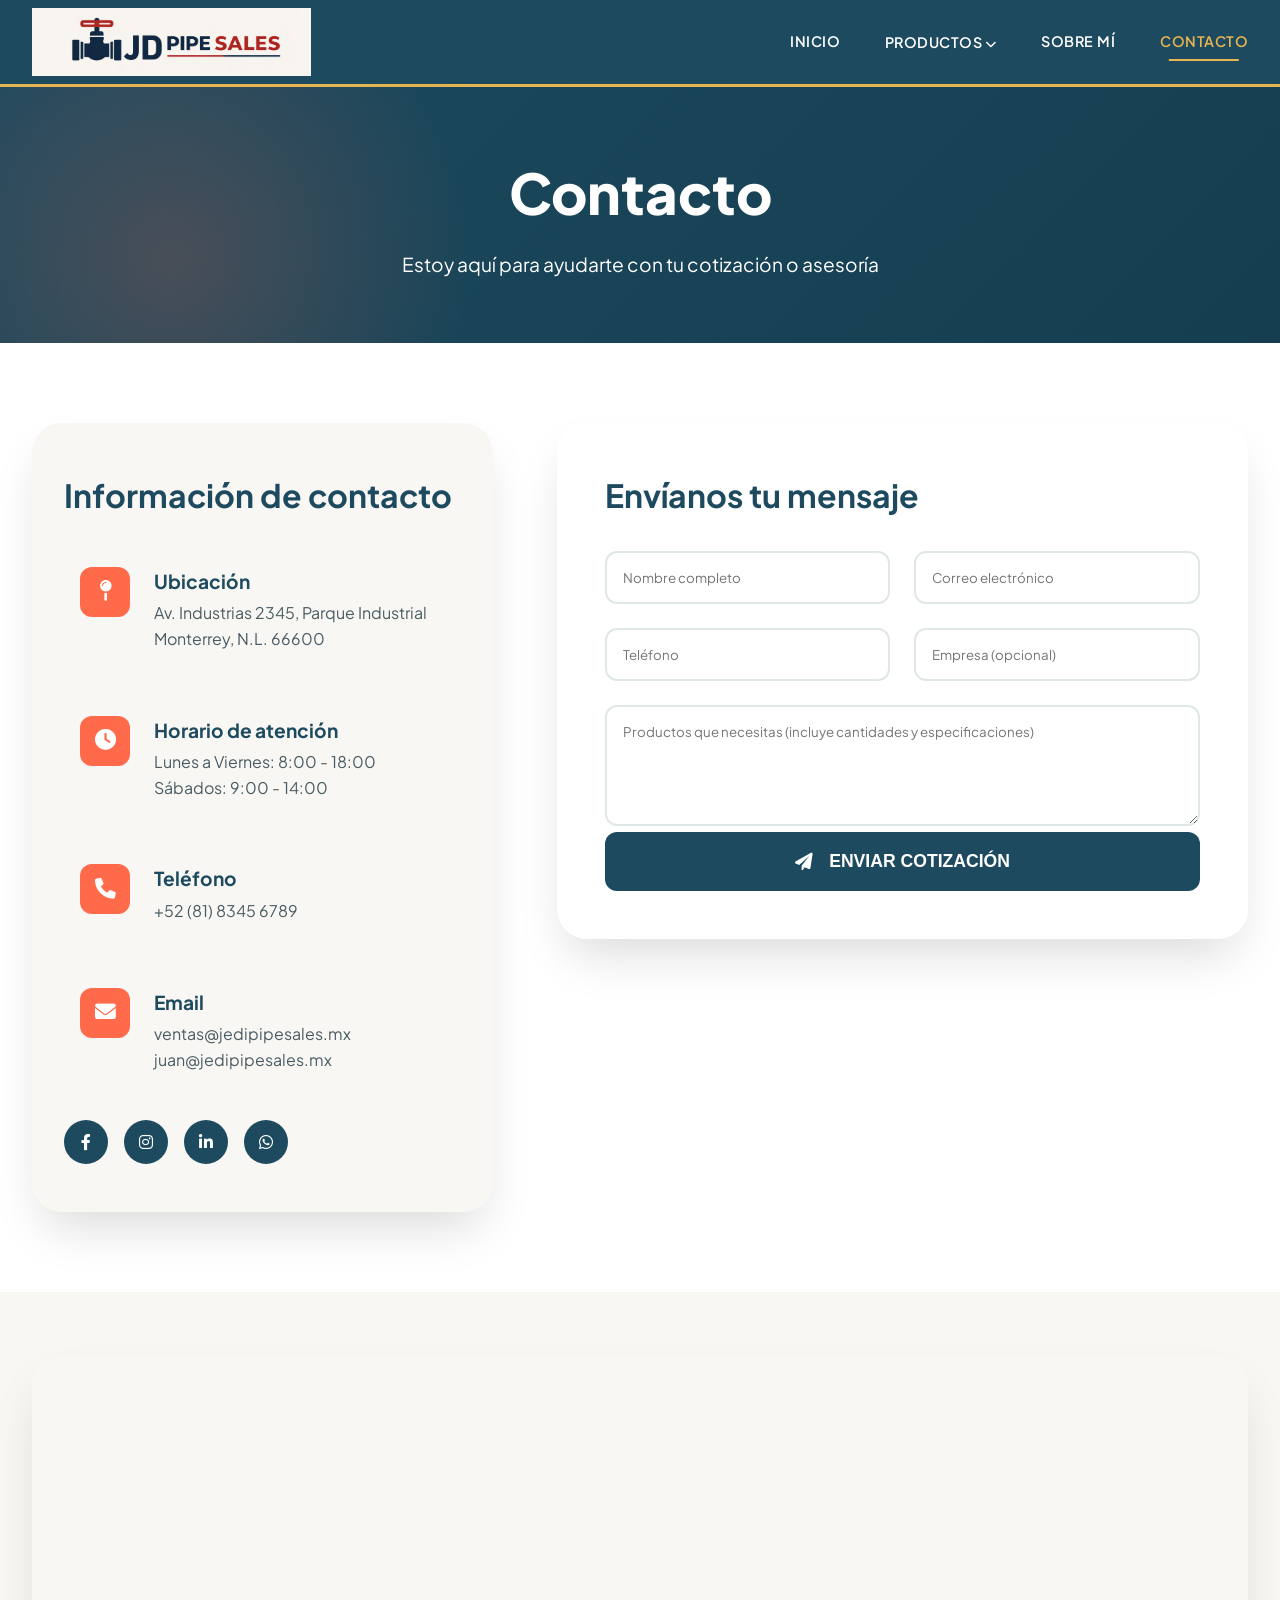
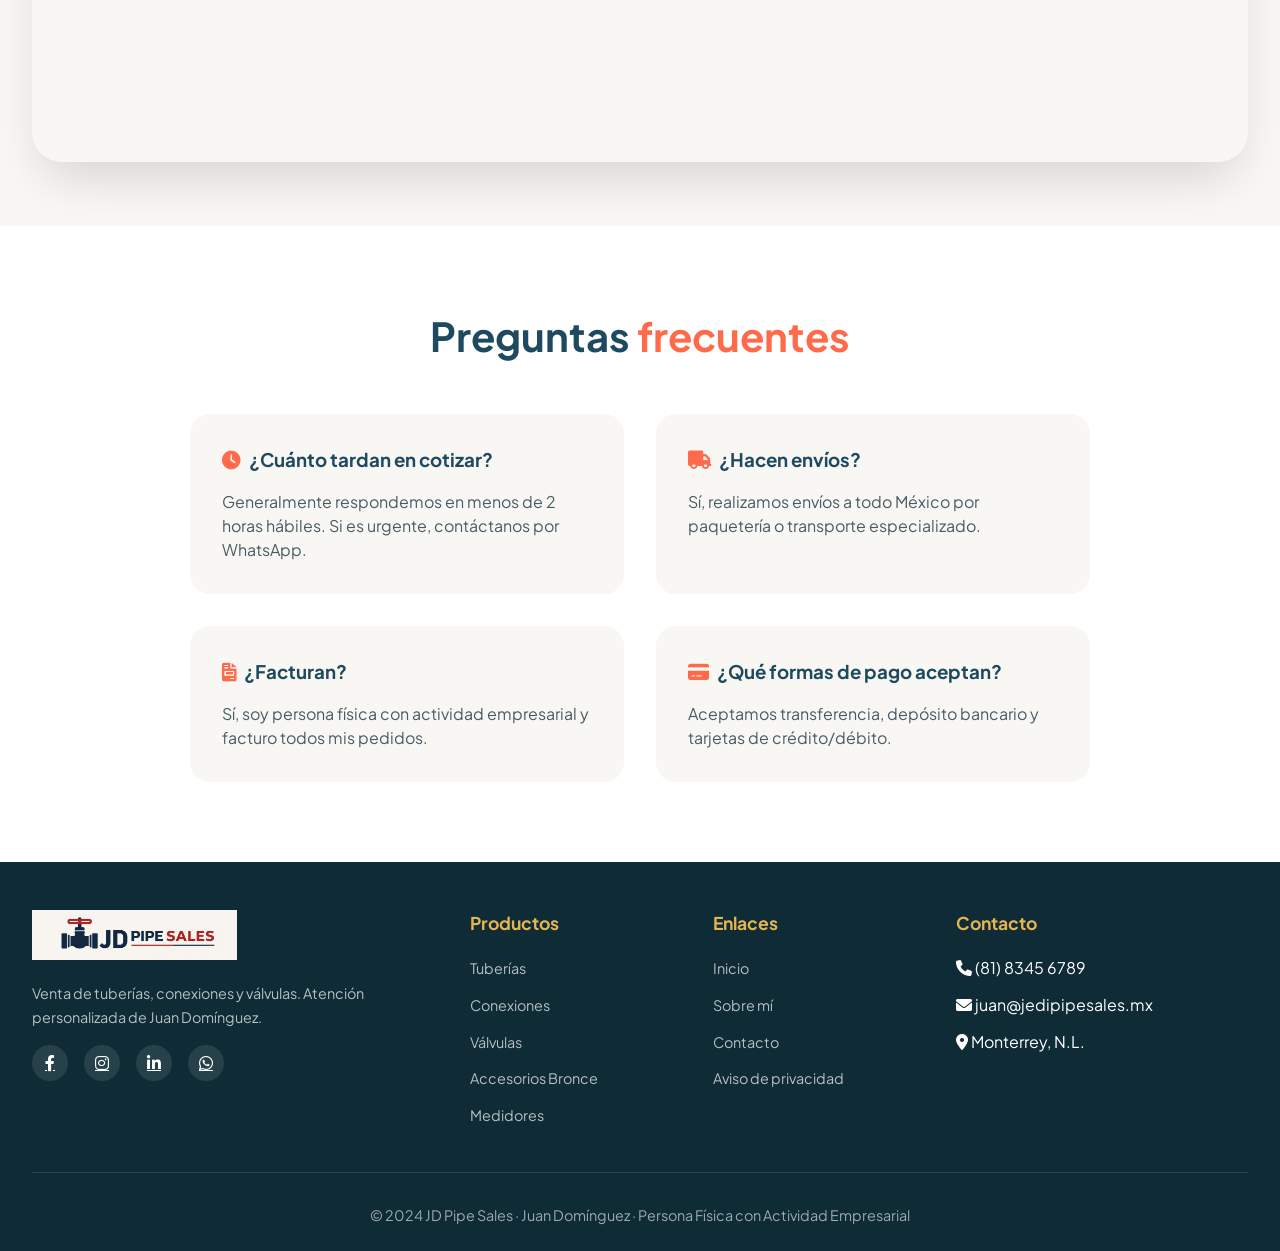
==== Contacto.html @ 767fab37 "Add header and index styles for layout and responsiveness - Created header.css for header styles inc" ====
<!DOCTYPE html>
<html lang="es">
<head>
  <meta charset="UTF-8">
  <meta name="viewport" content="width=device-width, initial-scale=1.0, maximum-scale=5.0">
  <meta name="description" content="JD Pipe Sales - Contacto para cotizaciones de tuberías, conexiones y válvulas">
  <title>Jedi · Pipe Sales | Contacto</title>

  <!-- Fuentes modernas -->
  <link rel="preconnect" href="https://fonts.googleapis.com">
  <link rel="preconnect" href="https://fonts.gstatic.com" crossorigin>
  <link href="https://fonts.googleapis.com/css2?family=Plus+Jakarta+Sans:wght@400;500;600;700;800&display=swap" rel="stylesheet">
  <link rel="stylesheet" href="https://cdnjs.cloudflare.com/ajax/libs/font-awesome/6.0.0/css/all.min.css">
  
  <!-- AOS (Animate On Scroll) -->
  <link href="https://unpkg.com/aos@2.3.1/dist/aos.css" rel="stylesheet">

  <style>
    /* ===== RESET Y PALETA MODERNA ===== */
    * {
      margin: 0;
      padding: 0;
      box-sizing: border-box;
    }

    :root {
      --fondo-claro: #f8f7f4;
      --texto-principal: #1a2e3c;
      --azul-medio: #1e4a5f;
      --coral: #ff6b4a;
      --dorado-suave: #e6b450;
      --blanco-puro: #ffffff;
      --sombra-flotante: 0 25px 50px -12px rgba(0, 0, 0, 0.15);
    }

    body {
      font-family: 'Plus Jakarta Sans', sans-serif;
      background-color: var(--fondo-claro);
      color: var(--texto-principal);
      line-height: 1.5;
      overflow-x: hidden;
    }

    body.menu-abierto {
      overflow: hidden;
    }

    /* ===== ANIMACIONES GLOBALES ===== */
    @keyframes fadeInUp {
      from {
        opacity: 0;
        transform: translateY(30px);
      }
      to {
        opacity: 1;
        transform: translateY(0);
      }
    }

    @keyframes fadeInDown {
      from {
        opacity: 0;
        transform: translateY(-30px);
      }
      to {
        opacity: 1;
        transform: translateY(0);
      }
    }

    @keyframes fadeInLeft {
      from {
        opacity: 0;
        transform: translateX(-30px);
      }
      to {
        opacity: 1;
        transform: translateX(0);
      }
    }

    @keyframes fadeInRight {
      from {
        opacity: 0;
        transform: translateX(30px);
      }
      to {
        opacity: 1;
        transform: translateX(0);
      }
    }

    @keyframes zoomIn {
      from {
        opacity: 0;
        transform: scale(0.9);
      }
      to {
        opacity: 1;
        transform: scale(1);
      }
    }

    /* ===== HEADER SIN ANIMACIONES ===== */
    .header {
      background: var(--azul-medio);
      position: fixed;
      top: 0;
      width: 100%;
      z-index: 1000;
      border-bottom: 3px solid var(--dorado-suave);
      transition: all 0.3s ease;
    }

    .header.scrolled {
      padding: 0.3rem 0;
      box-shadow: 0 5px 20px rgba(0,0,0,0.2);
    }

    .header-container {
      max-width: 1300px;
      margin: 0 auto;
      padding: 0.5rem 2rem;
      display: flex;
      align-items: center;
      justify-content: space-between;
    }

    .logo img {
      height: 68px;
      width: auto;
      display: block;
      transition: transform 0.3s ease;
    }

    .logo img:hover {
      transform: scale(1.05);
    }

    .nav {
      display: flex;
      gap: 2.8rem;
      align-items: center;
    }

    .nav-link {
      text-decoration: none;
      color: white;
      font-weight: 600;
      font-size: 0.9rem;
      letter-spacing: 0.5px;
      position: relative;
      transition: color 0.3s ease;
      background: none;
      border: none;
      font-family: inherit;
      text-transform: uppercase;
      cursor: pointer;
      padding: 0.5rem 0;
    }

    .nav-link::after {
      content: "";
      position: absolute;
      width: 0;
      height: 2px;
      bottom: 0;
      left: 50%;
      transform: translateX(-50%);
      background: var(--dorado-suave);
      transition: width 0.3s ease;
    }

    .nav-link:hover {
      color: var(--dorado-suave);
    }

    .nav-link:hover::after {
      width: 80%;
    }

    .nav-link.active {
      color: var(--dorado-suave);
    }

    .nav-link.active::after {
      width: 80%;
    }

    .dropdown {
      position: relative;
    }

    .dropdown .nav-link i {
      font-size: 0.7rem;
      transition: transform 0.3s ease;
    }

    .dropdown:hover .nav-link i {
      transform: rotate(180deg);
    }

    .submenu {
      position: absolute;
      top: 100%;
      left: 0;
      background: var(--blanco-puro);
      min-width: 250px;
      border-radius: 0 0 16px 16px;
      box-shadow: var(--sombra-flotante);
      display: none;
      flex-direction: column;
      overflow: hidden;
      z-index: 1001;
      margin-top: 0.5rem;
      border-top: 3px solid var(--coral);
    }

    .dropdown:hover .submenu {
      display: flex;
      animation: fadeInDown 0.3s ease;
    }

    .submenu a {
      padding: 14px 20px;
      text-decoration: none;
      color: var(--azul-medio);
      font-weight: 500;
      transition: all 0.3s ease;
      border-left: 3px solid transparent;
      font-size: 0.9rem;
      display: flex;
      align-items: center;
      gap: 10px;
    }

    .submenu a i {
      width: 20px;
      color: var(--coral);
      transition: transform 0.3s ease;
    }

    .submenu a:hover {
      background: #f0ebe4;
      border-left-color: var(--coral);
      color: var(--coral);
      padding-left: 25px;
    }

    .submenu a:hover i {
      transform: translateX(3px);
      color: var(--dorado-suave);
    }

    .hamburger {
      display: none;
      font-size: 2rem;
      background: none;
      border: none;
      color: white;
      cursor: pointer;
      z-index: 1001;
      width: 44px;
      height: 44px;
      align-items: center;
      justify-content: center;
      border-radius: 8px;
      transition: all 0.3s ease;
    }

    .hamburger:hover {
      background: rgba(255,255,255,0.1);
      transform: scale(1.05);
    }

    .hamburger:active {
      transform: scale(0.95);
    }

    .overlay {
      position: fixed;
      width: 100%;
      height: 100%;
      background: rgba(30, 74, 95, 0.9);
      backdrop-filter: blur(5px);
      top: 0;
      left: 0;
      display: none;
      z-index: 999;
    }
    
    .overlay.active {
      display: block;
    }

    /* ===== HERO CONTACTO SIN ANIMACIONES EXTRA ===== */
    .hero-contacto {
      margin-top: 86px;
      background: linear-gradient(135deg, var(--azul-medio) 0%, #143e50 100%);
      padding: 4rem 2rem;
      text-align: center;
      color: white;
      position: relative;
      overflow: hidden;
    }

    .hero-contacto::before {
      content: '';
      position: absolute;
      top: -50%;
      left: -10%;
      width: 600px;
      height: 600px;
      background: radial-gradient(circle, rgba(255,107,74,0.2) 0%, transparent 70%);
      border-radius: 50%;
    }

    .hero-contacto .container {
      max-width: 800px;
      margin: 0 auto;
      position: relative;
      z-index: 2;
    }

    .hero-contacto h1 {
      font-size: 3.5rem;
      font-weight: 800;
      margin-bottom: 1rem;
      opacity: 0;
      animation: fadeInDown 0.8s ease forwards;
    }

    .hero-contacto p {
      font-size: 1.2rem;
      opacity: 0;
      animation: fadeInUp 0.8s ease 0.2s forwards;
    }

    /* ===== SECCIÓN CONTACTO PRINCIPAL ===== */
    .contacto-principal {
      padding: 5rem 2rem;
      background: var(--blanco-puro);
    }

    .container {
      max-width: 1300px;
      margin: 0 auto;
    }

    .contacto-wrapper {
      display: grid;
      grid-template-columns: 1fr 1.5fr;
      gap: 4rem;
      align-items: start;
    }

    .contacto-info-box {
      background: var(--fondo-claro);
      padding: 3rem 2rem;
      border-radius: 30px;
      box-shadow: var(--sombra-flotante);
      opacity: 0;
      animation: fadeInLeft 0.8s ease forwards;
    }

    .contacto-info-box h2 {
      font-size: 2rem;
      color: var(--azul-medio);
      margin-bottom: 2rem;
    }

    .info-item {
      display: flex;
      gap: 1.5rem;
      margin-bottom: 2rem;
      padding: 1rem;
      border-radius: 15px;
      transition: all 0.3s ease;
      opacity: 0;
      animation: fadeInUp 0.6s ease forwards;
    }

    .info-item:nth-child(1) { animation-delay: 0.1s; }
    .info-item:nth-child(2) { animation-delay: 0.2s; }
    .info-item:nth-child(3) { animation-delay: 0.3s; }
    .info-item:nth-child(4) { animation-delay: 0.4s; }

    .info-item:hover {
      background: white;
      transform: translateX(5px);
      box-shadow: var(--sombra-flotante);
    }

    .info-icon {
      width: 50px;
      height: 50px;
      background: var(--coral);
      border-radius: 12px;
      display: flex;
      align-items: center;
      justify-content: center;
      color: white;
      font-size: 1.3rem;
      transition: all 0.3s ease;
    }

    .info-item:hover .info-icon {
      background: var(--dorado-suave);
      transform: rotate(5deg) scale(1.1);
    }

    .info-text h3 {
      font-size: 1.2rem;
      color: var(--azul-medio);
      margin-bottom: 0.3rem;
    }

    .info-text p {
      color: #4a5c63;
      line-height: 1.6;
    }

    .redes-sociales {
      display: flex;
      gap: 1rem;
      margin-top: 2rem;
      opacity: 0;
      animation: fadeInUp 0.6s ease 0.5s forwards;
    }

    .red-social {
      width: 44px;
      height: 44px;
      background: var(--azul-medio);
      border-radius: 50%;
      display: flex;
      align-items: center;
      justify-content: center;
      color: white;
      text-decoration: none;
      transition: all 0.3s ease;
    }

    .red-social:hover {
      background: var(--coral);
      transform: translateY(-3px);
    }

    /* Formulario */
    .contacto-form-box {
      background: white;
      padding: 3rem;
      border-radius: 30px;
      box-shadow: var(--sombra-flotante);
      opacity: 0;
      animation: fadeInRight 0.8s ease forwards;
    }

    .contacto-form-box h2 {
      font-size: 2rem;
      color: var(--azul-medio);
      margin-bottom: 2rem;
      opacity: 0;
      animation: fadeInDown 0.6s ease 0.1s forwards;
    }

    .form-grid {
      display: grid;
      grid-template-columns: 1fr 1fr;
      gap: 1.5rem;
      margin-bottom: 1.5rem;
    }

    .campo-full {
      grid-column: span 2;
    }

    .campo {
      width: 100%;
      padding: 1rem;
      border: 2px solid #e0e7e9;
      border-radius: 12px;
      font-family: inherit;
      transition: all 0.3s ease;
      opacity: 0;
      animation: fadeInUp 0.6s ease forwards;
    }

    .form-grid .campo:nth-child(1) { animation-delay: 0.2s; }
    .form-grid .campo:nth-child(2) { animation-delay: 0.3s; }
    .form-grid + .form-grid .campo:nth-child(1) { animation-delay: 0.4s; }
    .form-grid + .form-grid .campo:nth-child(2) { animation-delay: 0.5s; }
    textarea.campo { animation-delay: 0.6s; }

    .campo:focus {
      outline: none;
      border-color: var(--coral);
      box-shadow: 0 0 0 3px rgba(255,107,74,0.1);
      transform: scale(1.02);
    }

    .btn-enviar {
      width: 100%;
      padding: 1.2rem;
      background: var(--azul-medio);
      color: white;
      border: none;
      border-radius: 12px;
      font-weight: 700;
      font-size: 1.1rem;
      cursor: pointer;
      transition: all 0.3s ease;
      display: flex;
      align-items: center;
      justify-content: center;
      gap: 1rem;
      opacity: 0;
      animation: zoomIn 0.6s ease 0.7s forwards;
    }

    .btn-enviar:hover {
      background: var(--coral);
      transform: translateY(-2px);
      box-shadow: 0 10px 20px rgba(0,0,0,0.1);
    }

    .btn-enviar i {
      transition: transform 0.3s ease;
    }

    .btn-enviar:hover i {
      transform: translateX(5px);
    }

    /* ===== SECCIÓN MAPA ===== */
    .mapa-section {
      padding: 4rem 2rem;
      background: var(--fondo-claro);
    }

    .mapa-container {
      border-radius: 30px;
      overflow: hidden;
      box-shadow: var(--sombra-flotante);
      opacity: 0;
      animation: zoomIn 0.8s ease forwards;
    }

    .mapa-container iframe {
      width: 100%;
      height: 400px;
      border: none;
    }

    /* ===== SECCIÓN PREGUNTAS ===== */
    .faq-section {
      padding: 5rem 2rem;
      background: var(--blanco-puro);
    }

    .section-header {
      text-align: center;
      margin-bottom: 3rem;
    }

    .section-header h2 {
      font-size: 2.5rem;
      color: var(--azul-medio);
      opacity: 0;
      animation: fadeInDown 0.6s ease forwards;
    }

    .section-header h2 span {
      color: var(--coral);
    }

    .faq-grid {
      display: grid;
      grid-template-columns: repeat(2, 1fr);
      gap: 2rem;
      max-width: 900px;
      margin: 0 auto;
    }

    .faq-item {
      background: var(--fondo-claro);
      padding: 2rem;
      border-radius: 20px;
      transition: all 0.3s ease;
      opacity: 0;
      animation: fadeInUp 0.6s ease forwards;
    }

    .faq-item:nth-child(1) { animation-delay: 0.1s; }
    .faq-item:nth-child(2) { animation-delay: 0.2s; }
    .faq-item:nth-child(3) { animation-delay: 0.3s; }
    .faq-item:nth-child(4) { animation-delay: 0.4s; }

    .faq-item:hover {
      transform: translateY(-3px);
      box-shadow: var(--sombra-flotante);
    }

    .faq-item h3 {
      color: var(--azul-medio);
      margin-bottom: 1rem;
      display: flex;
      align-items: center;
      gap: 0.5rem;
    }

    .faq-item h3 i {
      color: var(--coral);
      transition: transform 0.3s ease;
    }

    .faq-item:hover h3 i {
      transform: rotate(5deg) scale(1.1);
    }

    .faq-item p {
      color: #4a5c63;
    }

    /* ===== FOOTER SIN ANIMACIONES ===== */
    .footer {
      background: #0e2b36;
      color: white;
      padding: 3rem 2rem 1.5rem;
    }

    .footer-grid {
      max-width: 1300px;
      margin: 0 auto;
      display: grid;
      grid-template-columns: 2fr 1fr 1fr 1.5fr;
      gap: 3rem;
      margin-bottom: 2rem;
    }

    .footer-logo img {
      height: 50px;
      margin-bottom: 1rem;
      transition: transform 0.3s ease;
    }

    .footer-logo img:hover {
      transform: scale(1.05);
    }

    .footer-logo p {
      color: rgba(255,255,255,0.7);
      font-size: 0.9rem;
      line-height: 1.6;
    }

    .footer-col h4 {
      color: var(--dorado-suave);
      font-size: 1.1rem;
      margin-bottom: 1.2rem;
    }

    .footer-col ul {
      list-style: none;
    }

    .footer-col ul li {
      margin-bottom: 0.8rem;
    }

    .footer-col ul li a {
      color: rgba(255,255,255,0.7);
      text-decoration: none;
      transition: all 0.3s ease;
      font-size: 0.9rem;
    }

    .footer-col ul li a:hover {
      color: var(--dorado-suave);
      transform: translateX(5px);
      display: inline-block;
    }

    .footer-social {
      display: flex;
      gap: 1rem;
      margin-top: 1rem;
    }

    .footer-social a {
      width: 36px;
      height: 36px;
      background: rgba(255,255,255,0.1);
      border-radius: 50%;
      display: flex;
      align-items: center;
      justify-content: center;
      color: white;
      transition: all 0.3s ease;
    }

    .footer-social a:hover {
      background: var(--dorado-suave);
      color: var(--azul-medio);
      transform: translateY(-3px);
    }

    .footer-bottom {
      max-width: 1300px;
      margin: 0 auto;
      text-align: center;
      padding-top: 2rem;
      border-top: 1px solid rgba(255,255,255,0.1);
      color: rgba(255,255,255,0.6);
      font-size: 0.9rem;
    }

    /* ===== RESPONSIVE ===== */
    @media (max-width: 1000px) {
      .contacto-wrapper { grid-template-columns: 1fr; }
      .form-grid { grid-template-columns: 1fr; }
      .campo-full { grid-column: span 1; }
      .faq-grid { grid-template-columns: 1fr; }
    }

    @media (max-width: 900px) {
      .hamburger { 
        display: flex; 
      }
      
      .nav {
        position: fixed;
        top: 0;
        right: -100%;
        width: 320px;
        height: 100vh;
        background: var(--azul-medio);
        flex-direction: column;
        padding: 6rem 2rem 2rem;
        gap: 1rem;
        transition: right 0.4s ease;
        align-items: flex-start;
        overflow-y: auto;
        z-index: 1000;
      }

      .nav.active { right: 0; }

      .nav-link { font-size: 1.2rem; width: 100%; text-align: left; }

      .dropdown { width: 100%; }
      
      .dropdown .nav-link { 
        justify-content: space-between; 
        display: flex;
        align-items: center;
        width: 100%;
      }
      
      .dropdown:hover .submenu { display: none; }
      
      .dropdown.active .submenu {
        display: flex !important;
        position: static;
        background: rgba(255,255,255,0.1);
        border: none;
        animation: fadeInDown 0.3s ease;
      }
      
      .dropdown.active .nav-link i { transform: rotate(180deg); }
      
      .submenu {
        position: static;
        background: transparent;
      }
      
      .submenu a { 
        color: white; 
        padding: 12px 20px;
      }

      .submenu a i {
        color: var(--dorado-suave);
      }

      .submenu a:hover {
        background: rgba(255,255,255,0.15);
        color: white;
      }
      
      .hero-contacto { margin-top: 82px; }
      .hero-contacto h1 { font-size: 2.5rem; }
    }

    @media (max-width: 600px) {
      .footer-grid { grid-template-columns: 1fr; }
      .hero-contacto h1 { font-size: 2rem; }
      .contacto-info-box { padding: 2rem; }
      .contacto-form-box { padding: 2rem; }
      .hero-contacto p { font-size: 1rem; }
    }

    /* ===== AOS ANIMATIONS ===== */
    [data-aos="fade-up"] {
      opacity: 0;
      transform: translateY(30px);
      transition: opacity 0.6s ease, transform 0.6s ease;
    }

    [data-aos="fade-up"].aos-animate {
      opacity: 1;
      transform: translateY(0);
    }

    [data-aos="fade-right"] {
      opacity: 0;
      transform: translateX(-30px);
      transition: opacity 0.6s ease, transform 0.6s ease;
    }

    [data-aos="fade-right"].aos-animate {
      opacity: 1;
      transform: translateX(0);
    }

    [data-aos="fade-left"] {
      opacity: 0;
      transform: translateX(30px);
      transition: opacity 0.6s ease, transform 0.6s ease;
    }

    [data-aos="fade-left"].aos-animate {
      opacity: 1;
      transform: translateX(0);
    }

    [data-aos="zoom-in"] {
      opacity: 0;
      transform: scale(0.9);
      transition: opacity 0.6s ease, transform 0.6s ease;
    }

    [data-aos="zoom-in"].aos-animate {
      opacity: 1;
      transform: scale(1);
    }
  </style>
</head>
<body>

<header class="header" id="header">
  <div class="header-container">
    <div class="logo">
      <img src="Imagenes/Logo.png" alt="Jedi Pipe Sales">
    </div>
    <nav class="nav" id="nav">
      <a href="index.html" class="nav-link">INICIO</a>
      <div class="dropdown" id="productosDropdown">
        <button class="nav-link" id="dropdownBtn">
          PRODUCTOS <i class="fas fa-chevron-down"></i>
        </button>
        <div class="submenu">
          <a href="#"><i class="fas fa-wrench"></i> Tuberías</a>
          <a href="#"><i class="fas fa-compress"></i> Conexiones</a>
          <a href="#"><i class="fas fa-water"></i> Válvulas</a>
          <a href="#"><i class="fas fa-cog"></i> Accesorios de Bronce</a>
          <a href="#"><i class="fas fa-tachometer-alt"></i> Medidores</a>
          <a href="#"><i class="fas fa-bolt"></i> Soportería</a>
        </div>
      </div>
      <a href="nosotros.html" class="nav-link">SOBRE MÍ</a>
      <a href="contacto.html" class="nav-link active">CONTACTO</a>
    </nav>
    <button class="hamburger" id="hamburger" aria-label="Menú">
      <i class="fas fa-bars"></i>
    </button>
  </div>
</header>
<div class="overlay" id="overlay"></div>

<main>
  <!-- Hero -->
  <section class="hero-contacto">
    <div class="container">
      <h1 data-aos="fade-down">Contacto</h1>
      <p data-aos="fade-up" data-aos-delay="200">Estoy aquí para ayudarte con tu cotización o asesoría</p>
    </div>
  </section>

  <!-- Contacto principal -->
  <section class="contacto-principal">
    <div class="container">
      <div class="contacto-wrapper">
        <!-- Información de contacto -->
        <div class="contacto-info-box" data-aos="fade-right">
          <h2 data-aos="fade-down">Información de contacto</h2>
          
          <div class="info-item" data-aos="fade-up" data-aos-delay="100">
            <div class="info-icon"><i class="fas fa-map-pin"></i></div>
            <div class="info-text">
              <h3>Ubicación</h3>
              <p>Av. Industrias 2345, Parque Industrial<br>Monterrey, N.L. 66600</p>
            </div>
          </div>

          <div class="info-item" data-aos="fade-up" data-aos-delay="200">
            <div class="info-icon"><i class="fas fa-clock"></i></div>
            <div class="info-text">
              <h3>Horario de atención</h3>
              <p>Lunes a Viernes: 8:00 - 18:00<br>Sábados: 9:00 - 14:00</p>
            </div>
          </div>

          <div class="info-item" data-aos="fade-up" data-aos-delay="300">
            <div class="info-icon"><i class="fas fa-phone"></i></div>
            <div class="info-text">
              <h3>Teléfono</h3>
              <p>+52 (81) 8345 6789</p>
            </div>
          </div>

          <div class="info-item" data-aos="fade-up" data-aos-delay="400">
            <div class="info-icon"><i class="fas fa-envelope"></i></div>
            <div class="info-text">
              <h3>Email</h3>
              <p>ventas@jedipipesales.mx<br>juan@jedipipesales.mx</p>
            </div>
          </div>

          <div class="redes-sociales" data-aos="fade-up" data-aos-delay="500">
            <a href="#" class="red-social"><i class="fab fa-facebook-f"></i></a>
            <a href="#" class="red-social"><i class="fab fa-instagram"></i></a>
            <a href="#" class="red-social"><i class="fab fa-linkedin-in"></i></a>
            <a href="#" class="red-social"><i class="fab fa-whatsapp"></i></a>
          </div>
        </div>

        <!-- Formulario de contacto -->
        <div class="contacto-form-box" data-aos="fade-left">
          <h2 data-aos="fade-down">Envíanos tu mensaje</h2>
          <form>
            <div class="form-grid">
              <input type="text" placeholder="Nombre completo" class="campo" data-aos="fade-up" data-aos-delay="200">
              <input type="email" placeholder="Correo electrónico" class="campo" data-aos="fade-up" data-aos-delay="300">
            </div>
            <div class="form-grid">
              <input type="tel" placeholder="Teléfono" class="campo" data-aos="fade-up" data-aos-delay="400">
              <input type="text" placeholder="Empresa (opcional)" class="campo" data-aos="fade-up" data-aos-delay="500">
            </div>
            <textarea placeholder="Productos que necesitas (incluye cantidades y especificaciones)" rows="5" class="campo campo-full" data-aos="fade-up" data-aos-delay="600"></textarea>
            <button type="submit" class="btn-enviar" data-aos="zoom-in" data-aos-delay="700">
              <i class="fas fa-paper-plane"></i>
              ENVIAR COTIZACIÓN
            </button>
          </form>
        </div>
      </div>
    </div>
  </section>

  <!-- Mapa -->
  <section class="mapa-section">
    <div class="container">
      <div class="mapa-container" data-aos="zoom-in">
        <iframe src="https://www.google.com/maps/embed?pb=!1m18!1m12!1m3!1d115303.10935198392!2d-100.381786!3d25.686614!2m3!1f0!2f0!3f0!3m2!1i1024!2i768!4f13.1!3m3!1m2!1s0x86629531b437f8f5%3A0xa3d3d3ca0ac8ea9a!2sMonterrey%2C%20Nuevo%20Le%C3%B3n!5e0!3m2!1ses!2smx!4v1620000000000!5m2!1ses!2smx" allowfullscreen="" loading="lazy"></iframe>
      </div>
    </div>
  </section>

  <!-- Preguntas frecuentes -->
  <section class="faq-section">
    <div class="container">
      <div class="section-header">
        <h2 data-aos="fade-down">Preguntas <span>frecuentes</span></h2>
      </div>
      <div class="faq-grid">
        <div class="faq-item" data-aos="fade-up" data-aos-delay="100">
          <h3><i class="fas fa-clock"></i> ¿Cuánto tardan en cotizar?</h3>
          <p>Generalmente respondemos en menos de 2 horas hábiles. Si es urgente, contáctanos por WhatsApp.</p>
        </div>
        <div class="faq-item" data-aos="fade-up" data-aos-delay="200">
          <h3><i class="fas fa-truck"></i> ¿Hacen envíos?</h3>
          <p>Sí, realizamos envíos a todo México por paquetería o transporte especializado.</p>
        </div>
        <div class="faq-item" data-aos="fade-up" data-aos-delay="300">
          <h3><i class="fas fa-file-invoice"></i> ¿Facturan?</h3>
          <p>Sí, soy persona física con actividad empresarial y facturo todos mis pedidos.</p>
        </div>
        <div class="faq-item" data-aos="fade-up" data-aos-delay="400">
          <h3><i class="fas fa-credit-card"></i> ¿Qué formas de pago aceptan?</h3>
          <p>Aceptamos transferencia, depósito bancario y tarjetas de crédito/débito.</p>
        </div>
      </div>
    </div>
  </section>
</main>

<!-- FOOTER -->
<footer class="footer">
  <div class="footer-grid">
    <div class="footer-logo">
      <img src="Imagenes/Logo.png" alt="Jedi Pipe Sales">
      <p>Venta de tuberías, conexiones y válvulas. Atención personalizada de Juan Domínguez.</p>
      <div class="footer-social">
        <a href="#"><i class="fab fa-facebook-f"></i></a>
        <a href="#"><i class="fab fa-instagram"></i></a>
        <a href="#"><i class="fab fa-linkedin-in"></i></a>
        <a href="#"><i class="fab fa-whatsapp"></i></a>
      </div>
    </div>
    <div class="footer-col">
      <h4>Productos</h4>
      <ul>
        <li><a href="#">Tuberías</a></li>
        <li><a href="#">Conexiones</a></li>
        <li><a href="#">Válvulas</a></li>
        <li><a href="#">Accesorios Bronce</a></li>
        <li><a href="#">Medidores</a></li>
      </ul>
    </div>
    <div class="footer-col">
      <h4>Enlaces</h4>
      <ul>
        <li><a href="index.html">Inicio</a></li>
        <li><a href="nosotros.html">Sobre mí</a></li>
        <li><a href="contacto.html">Contacto</a></li>
        <li><a href="#">Aviso de privacidad</a></li>
      </ul>
    </div>
    <div class="footer-col">
      <h4>Contacto</h4>
      <ul>
        <li><i class="fas fa-phone"></i> (81) 8345 6789</li>
        <li><i class="fas fa-envelope"></i> juan@jedipipesales.mx</li>
        <li><i class="fas fa-map-marker-alt"></i> Monterrey, N.L.</li>
      </ul>
    </div>
  </div>
  <div class="footer-bottom">
    <p>&copy; 2024 JD Pipe Sales · Juan Domínguez · Persona Física con Actividad Empresarial</p>
  </div>
</footer>

<!-- Scripts -->
<script src="https://unpkg.com/aos@2.3.1/dist/aos.js"></script>
<script>
  (function() {
    'use strict';

    // ===== INICIALIZAR AOS =====
    AOS.init({
      duration: 800,
      once: true,
      offset: 100,
      easing: 'ease-in-out'
    });

    const header = document.getElementById('header');
    window.addEventListener('scroll', () => {
      header.classList.toggle('scrolled', window.scrollY > 50);
    });

    // Menú móvil
    const hamburger = document.getElementById('hamburger');
    const nav = document.getElementById('nav');
    const overlay = document.getElementById('overlay');
    const dropdown = document.getElementById('productosDropdown');
    const dropdownBtn = document.getElementById('dropdownBtn');
    
    function toggleMenu() {
      nav.classList.toggle('active');
      overlay.classList.toggle('active');
      document.body.classList.toggle('menu-abierto');
      const icon = hamburger.querySelector('i');
      if (nav.classList.contains('active')) {
        icon.className = 'fas fa-times';
      } else {
        icon.className = 'fas fa-bars';
        if (dropdown) dropdown.classList.remove('active');
      }
    }

    function cerrarMenu() {
      nav.classList.remove('active');
      overlay.classList.remove('active');
      document.body.classList.remove('menu-abierto');
      hamburger.querySelector('i').className = 'fas fa-bars';
      if (dropdown) dropdown.classList.remove('active');
    }

    hamburger?.addEventListener('click', (e) => { e.stopPropagation(); toggleMenu(); });
    overlay?.addEventListener('click', cerrarMenu);

    // Dropdown móvil
    if (dropdown && dropdownBtn) {
      dropdownBtn.addEventListener('click', (e) => {
        if (window.innerWidth <= 900) {
          e.preventDefault();
          e.stopPropagation();
          dropdown.classList.toggle('active');
          const icon = dropdownBtn.querySelector('i');
          icon.style.transform = dropdown.classList.contains('active') ? 'rotate(180deg)' : 'rotate(0deg)';
        }
      });
    }

    // Cerrar menú al hacer clic en enlaces
    document.querySelectorAll('.nav-link, .submenu a').forEach(link => {
      link.addEventListener('click', (e) => {
        if (link === dropdownBtn && window.innerWidth <= 900) return;
        if (window.innerWidth <= 900) cerrarMenu();
      });
    });

    // Cerrar menú al redimensionar
    window.addEventListener('resize', () => {
      if (window.innerWidth > 900 && nav.classList.contains('active')) {
        cerrarMenu();
      }
      
      if (dropdown && dropdown.classList.contains('active') && window.innerWidth > 900) {
        dropdown.classList.remove('active');
        if (dropdownBtn) dropdownBtn.querySelector('i').style.transform = 'rotate(0deg)';
      }
    });

    // Cerrar con Escape
    document.addEventListener('keydown', (e) => {
      if (e.key === 'Escape' && nav.classList.contains('active')) cerrarMenu();
    });
  })();
</script>
</body>
</html>
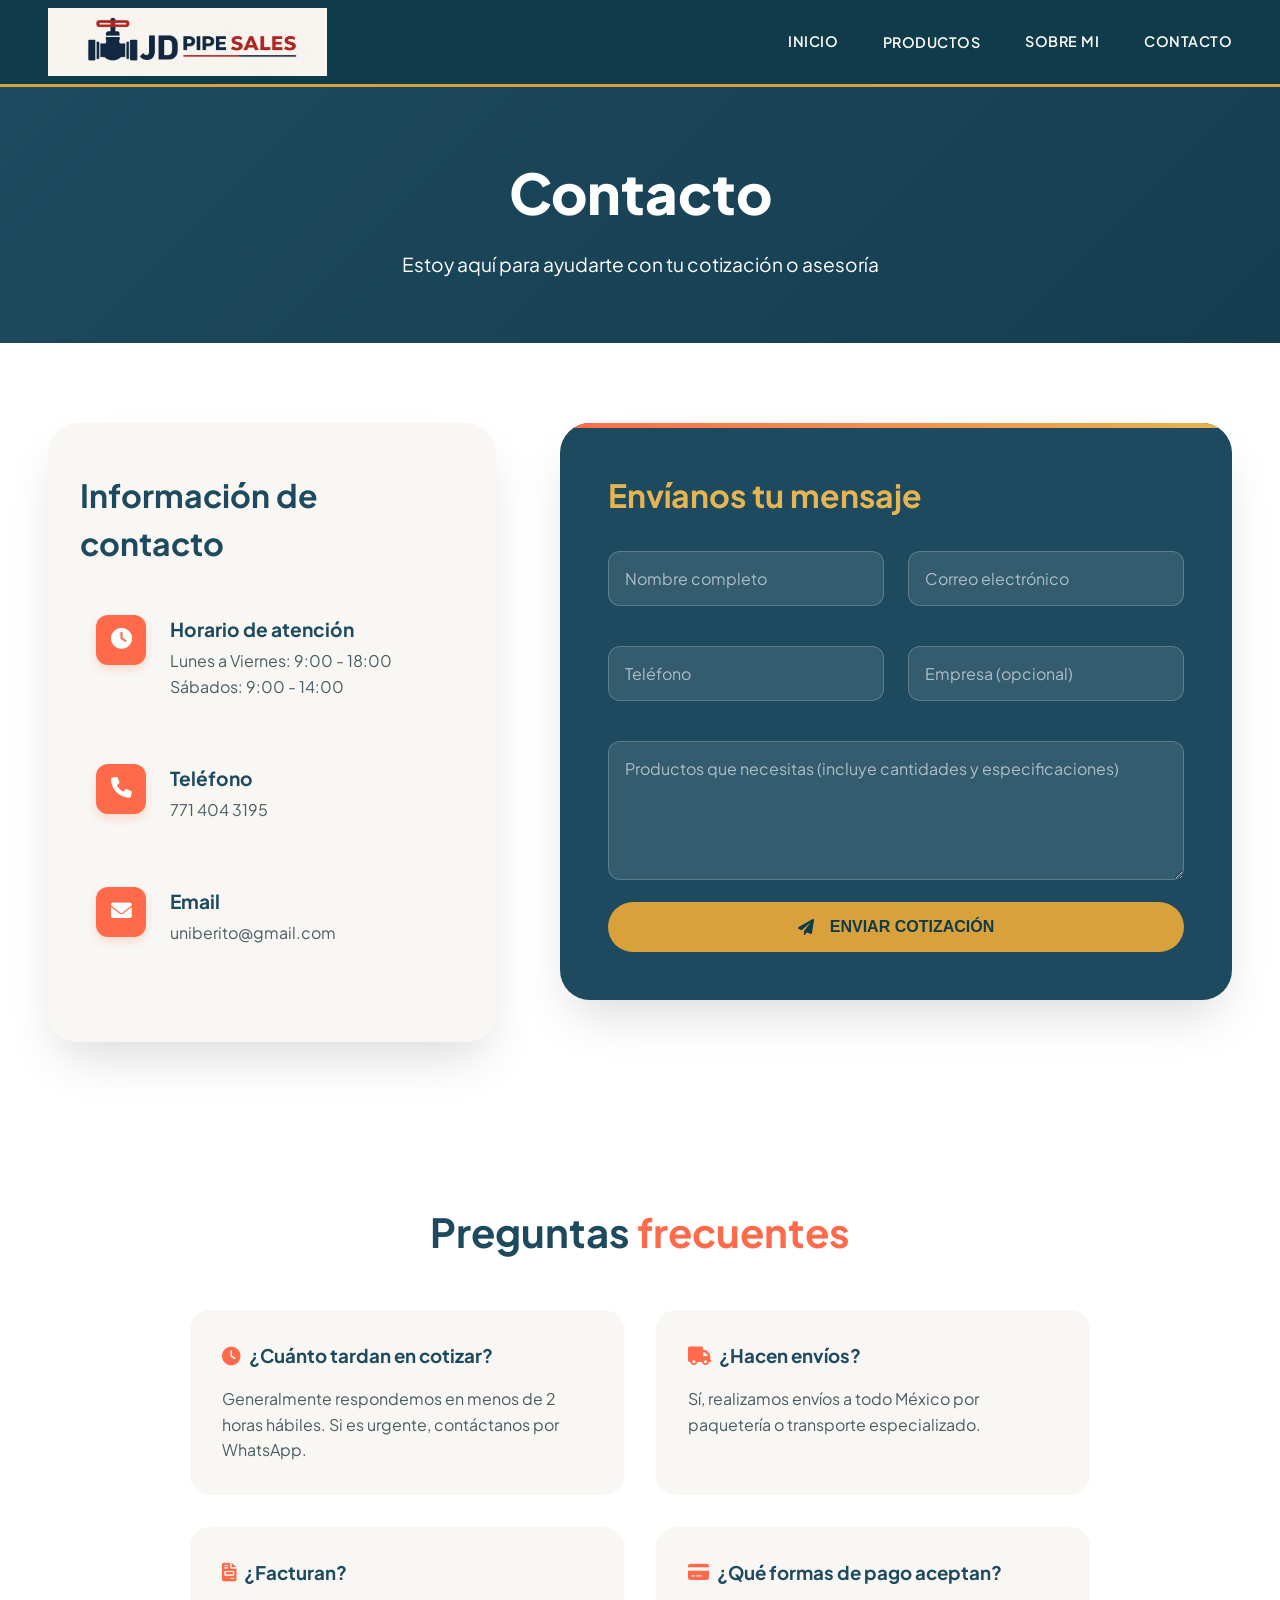
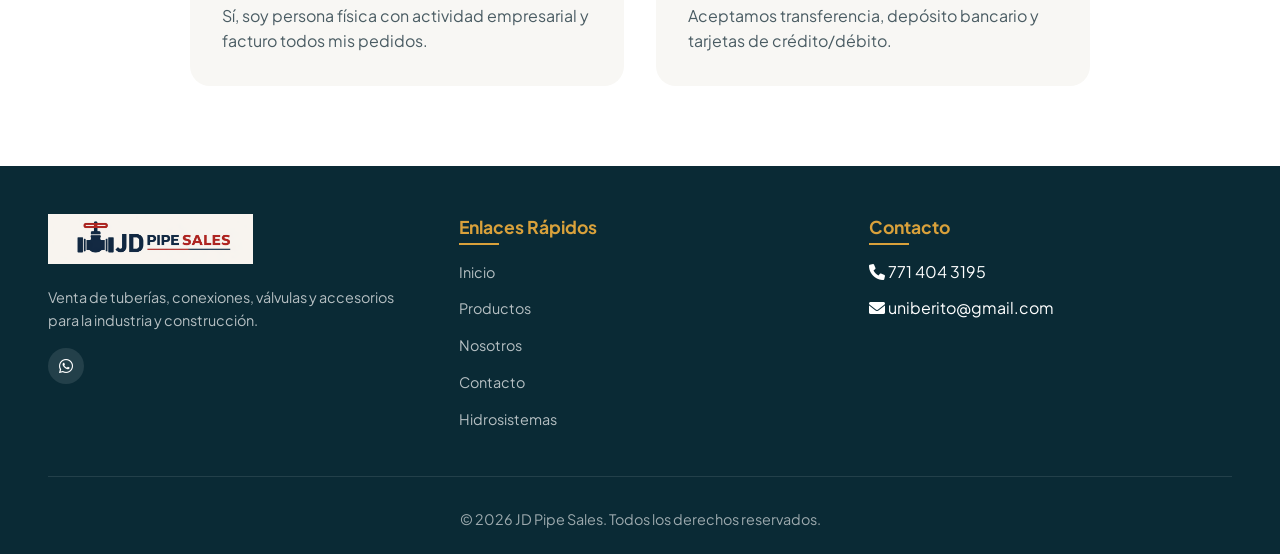
==== commit 54cbf89f: "Add styles for product section and footer - Created Productos.css for product layout, animations, an" ====
--- a/Contacto.html
+++ b/Contacto.html
@@ -14,837 +14,10 @@
   
   <!-- AOS (Animate On Scroll) -->
   <link href="https://unpkg.com/aos@2.3.1/dist/aos.css" rel="stylesheet">
-
-  <style>
-    /* ===== RESET Y PALETA MODERNA ===== */
-    * {
-      margin: 0;
-      padding: 0;
-      box-sizing: border-box;
-    }
-
-    :root {
-      --fondo-claro: #f8f7f4;
-      --texto-principal: #1a2e3c;
-      --azul-medio: #1e4a5f;
-      --coral: #ff6b4a;
-      --dorado-suave: #e6b450;
-      --blanco-puro: #ffffff;
-      --sombra-flotante: 0 25px 50px -12px rgba(0, 0, 0, 0.15);
-    }
-
-    body {
-      font-family: 'Plus Jakarta Sans', sans-serif;
-      background-color: var(--fondo-claro);
-      color: var(--texto-principal);
-      line-height: 1.5;
-      overflow-x: hidden;
-    }
-
-    body.menu-abierto {
-      overflow: hidden;
-    }
-
-    /* ===== ANIMACIONES GLOBALES ===== */
-    @keyframes fadeInUp {
-      from {
-        opacity: 0;
-        transform: translateY(30px);
-      }
-      to {
-        opacity: 1;
-        transform: translateY(0);
-      }
-    }
-
-    @keyframes fadeInDown {
-      from {
-        opacity: 0;
-        transform: translateY(-30px);
-      }
-      to {
-        opacity: 1;
-        transform: translateY(0);
-      }
-    }
-
-    @keyframes fadeInLeft {
-      from {
-        opacity: 0;
-        transform: translateX(-30px);
-      }
-      to {
-        opacity: 1;
-        transform: translateX(0);
-      }
-    }
-
-    @keyframes fadeInRight {
-      from {
-        opacity: 0;
-        transform: translateX(30px);
-      }
-      to {
-        opacity: 1;
-        transform: translateX(0);
-      }
-    }
-
-    @keyframes zoomIn {
-      from {
-        opacity: 0;
-        transform: scale(0.9);
-      }
-      to {
-        opacity: 1;
-        transform: scale(1);
-      }
-    }
-
-    /* ===== HEADER SIN ANIMACIONES ===== */
-    .header {
-      background: var(--azul-medio);
-      position: fixed;
-      top: 0;
-      width: 100%;
-      z-index: 1000;
-      border-bottom: 3px solid var(--dorado-suave);
-      transition: all 0.3s ease;
-    }
-
-    .header.scrolled {
-      padding: 0.3rem 0;
-      box-shadow: 0 5px 20px rgba(0,0,0,0.2);
-    }
-
-    .header-container {
-      max-width: 1300px;
-      margin: 0 auto;
-      padding: 0.5rem 2rem;
-      display: flex;
-      align-items: center;
-      justify-content: space-between;
-    }
-
-    .logo img {
-      height: 68px;
-      width: auto;
-      display: block;
-      transition: transform 0.3s ease;
-    }
-
-    .logo img:hover {
-      transform: scale(1.05);
-    }
-
-    .nav {
-      display: flex;
-      gap: 2.8rem;
-      align-items: center;
-    }
-
-    .nav-link {
-      text-decoration: none;
-      color: white;
-      font-weight: 600;
-      font-size: 0.9rem;
-      letter-spacing: 0.5px;
-      position: relative;
-      transition: color 0.3s ease;
-      background: none;
-      border: none;
-      font-family: inherit;
-      text-transform: uppercase;
-      cursor: pointer;
-      padding: 0.5rem 0;
-    }
-
-    .nav-link::after {
-      content: "";
-      position: absolute;
-      width: 0;
-      height: 2px;
-      bottom: 0;
-      left: 50%;
-      transform: translateX(-50%);
-      background: var(--dorado-suave);
-      transition: width 0.3s ease;
-    }
-
-    .nav-link:hover {
-      color: var(--dorado-suave);
-    }
-
-    .nav-link:hover::after {
-      width: 80%;
-    }
-
-    .nav-link.active {
-      color: var(--dorado-suave);
-    }
-
-    .nav-link.active::after {
-      width: 80%;
-    }
-
-    .dropdown {
-      position: relative;
-    }
-
-    .dropdown .nav-link i {
-      font-size: 0.7rem;
-      transition: transform 0.3s ease;
-    }
-
-    .dropdown:hover .nav-link i {
-      transform: rotate(180deg);
-    }
-
-    .submenu {
-      position: absolute;
-      top: 100%;
-      left: 0;
-      background: var(--blanco-puro);
-      min-width: 250px;
-      border-radius: 0 0 16px 16px;
-      box-shadow: var(--sombra-flotante);
-      display: none;
-      flex-direction: column;
-      overflow: hidden;
-      z-index: 1001;
-      margin-top: 0.5rem;
-      border-top: 3px solid var(--coral);
-    }
-
-    .dropdown:hover .submenu {
-      display: flex;
-      animation: fadeInDown 0.3s ease;
-    }
-
-    .submenu a {
-      padding: 14px 20px;
-      text-decoration: none;
-      color: var(--azul-medio);
-      font-weight: 500;
-      transition: all 0.3s ease;
-      border-left: 3px solid transparent;
-      font-size: 0.9rem;
-      display: flex;
-      align-items: center;
-      gap: 10px;
-    }
-
-    .submenu a i {
-      width: 20px;
-      color: var(--coral);
-      transition: transform 0.3s ease;
-    }
-
-    .submenu a:hover {
-      background: #f0ebe4;
-      border-left-color: var(--coral);
-      color: var(--coral);
-      padding-left: 25px;
-    }
-
-    .submenu a:hover i {
-      transform: translateX(3px);
-      color: var(--dorado-suave);
-    }
-
-    .hamburger {
-      display: none;
-      font-size: 2rem;
-      background: none;
-      border: none;
-      color: white;
-      cursor: pointer;
-      z-index: 1001;
-      width: 44px;
-      height: 44px;
-      align-items: center;
-      justify-content: center;
-      border-radius: 8px;
-      transition: all 0.3s ease;
-    }
-
-    .hamburger:hover {
-      background: rgba(255,255,255,0.1);
-      transform: scale(1.05);
-    }
-
-    .hamburger:active {
-      transform: scale(0.95);
-    }
-
-    .overlay {
-      position: fixed;
-      width: 100%;
-      height: 100%;
-      background: rgba(30, 74, 95, 0.9);
-      backdrop-filter: blur(5px);
-      top: 0;
-      left: 0;
-      display: none;
-      z-index: 999;
-    }
-    
-    .overlay.active {
-      display: block;
-    }
-
-    /* ===== HERO CONTACTO SIN ANIMACIONES EXTRA ===== */
-    .hero-contacto {
-      margin-top: 86px;
-      background: linear-gradient(135deg, var(--azul-medio) 0%, #143e50 100%);
-      padding: 4rem 2rem;
-      text-align: center;
-      color: white;
-      position: relative;
-      overflow: hidden;
-    }
-
-    .hero-contacto::before {
-      content: '';
-      position: absolute;
-      top: -50%;
-      left: -10%;
-      width: 600px;
-      height: 600px;
-      background: radial-gradient(circle, rgba(255,107,74,0.2) 0%, transparent 70%);
-      border-radius: 50%;
-    }
-
-    .hero-contacto .container {
-      max-width: 800px;
-      margin: 0 auto;
-      position: relative;
-      z-index: 2;
-    }
-
-    .hero-contacto h1 {
-      font-size: 3.5rem;
-      font-weight: 800;
-      margin-bottom: 1rem;
-      opacity: 0;
-      animation: fadeInDown 0.8s ease forwards;
-    }
-
-    .hero-contacto p {
-      font-size: 1.2rem;
-      opacity: 0;
-      animation: fadeInUp 0.8s ease 0.2s forwards;
-    }
-
-    /* ===== SECCIÓN CONTACTO PRINCIPAL ===== */
-    .contacto-principal {
-      padding: 5rem 2rem;
-      background: var(--blanco-puro);
-    }
-
-    .container {
-      max-width: 1300px;
-      margin: 0 auto;
-    }
-
-    .contacto-wrapper {
-      display: grid;
-      grid-template-columns: 1fr 1.5fr;
-      gap: 4rem;
-      align-items: start;
-    }
-
-    .contacto-info-box {
-      background: var(--fondo-claro);
-      padding: 3rem 2rem;
-      border-radius: 30px;
-      box-shadow: var(--sombra-flotante);
-      opacity: 0;
-      animation: fadeInLeft 0.8s ease forwards;
-    }
-
-    .contacto-info-box h2 {
-      font-size: 2rem;
-      color: var(--azul-medio);
-      margin-bottom: 2rem;
-    }
-
-    .info-item {
-      display: flex;
-      gap: 1.5rem;
-      margin-bottom: 2rem;
-      padding: 1rem;
-      border-radius: 15px;
-      transition: all 0.3s ease;
-      opacity: 0;
-      animation: fadeInUp 0.6s ease forwards;
-    }
-
-    .info-item:nth-child(1) { animation-delay: 0.1s; }
-    .info-item:nth-child(2) { animation-delay: 0.2s; }
-    .info-item:nth-child(3) { animation-delay: 0.3s; }
-    .info-item:nth-child(4) { animation-delay: 0.4s; }
-
-    .info-item:hover {
-      background: white;
-      transform: translateX(5px);
-      box-shadow: var(--sombra-flotante);
-    }
-
-    .info-icon {
-      width: 50px;
-      height: 50px;
-      background: var(--coral);
-      border-radius: 12px;
-      display: flex;
-      align-items: center;
-      justify-content: center;
-      color: white;
-      font-size: 1.3rem;
-      transition: all 0.3s ease;
-    }
-
-    .info-item:hover .info-icon {
-      background: var(--dorado-suave);
-      transform: rotate(5deg) scale(1.1);
-    }
-
-    .info-text h3 {
-      font-size: 1.2rem;
-      color: var(--azul-medio);
-      margin-bottom: 0.3rem;
-    }
-
-    .info-text p {
-      color: #4a5c63;
-      line-height: 1.6;
-    }
-
-    .redes-sociales {
-      display: flex;
-      gap: 1rem;
-      margin-top: 2rem;
-      opacity: 0;
-      animation: fadeInUp 0.6s ease 0.5s forwards;
-    }
-
-    .red-social {
-      width: 44px;
-      height: 44px;
-      background: var(--azul-medio);
-      border-radius: 50%;
-      display: flex;
-      align-items: center;
-      justify-content: center;
-      color: white;
-      text-decoration: none;
-      transition: all 0.3s ease;
-    }
-
-    .red-social:hover {
-      background: var(--coral);
-      transform: translateY(-3px);
-    }
-
-    /* Formulario */
-    .contacto-form-box {
-      background: white;
-      padding: 3rem;
-      border-radius: 30px;
-      box-shadow: var(--sombra-flotante);
-      opacity: 0;
-      animation: fadeInRight 0.8s ease forwards;
-    }
-
-    .contacto-form-box h2 {
-      font-size: 2rem;
-      color: var(--azul-medio);
-      margin-bottom: 2rem;
-      opacity: 0;
-      animation: fadeInDown 0.6s ease 0.1s forwards;
-    }
-
-    .form-grid {
-      display: grid;
-      grid-template-columns: 1fr 1fr;
-      gap: 1.5rem;
-      margin-bottom: 1.5rem;
-    }
-
-    .campo-full {
-      grid-column: span 2;
-    }
-
-    .campo {
-      width: 100%;
-      padding: 1rem;
-      border: 2px solid #e0e7e9;
-      border-radius: 12px;
-      font-family: inherit;
-      transition: all 0.3s ease;
-      opacity: 0;
-      animation: fadeInUp 0.6s ease forwards;
-    }
-
-    .form-grid .campo:nth-child(1) { animation-delay: 0.2s; }
-    .form-grid .campo:nth-child(2) { animation-delay: 0.3s; }
-    .form-grid + .form-grid .campo:nth-child(1) { animation-delay: 0.4s; }
-    .form-grid + .form-grid .campo:nth-child(2) { animation-delay: 0.5s; }
-    textarea.campo { animation-delay: 0.6s; }
-
-    .campo:focus {
-      outline: none;
-      border-color: var(--coral);
-      box-shadow: 0 0 0 3px rgba(255,107,74,0.1);
-      transform: scale(1.02);
-    }
-
-    .btn-enviar {
-      width: 100%;
-      padding: 1.2rem;
-      background: var(--azul-medio);
-      color: white;
-      border: none;
-      border-radius: 12px;
-      font-weight: 700;
-      font-size: 1.1rem;
-      cursor: pointer;
-      transition: all 0.3s ease;
-      display: flex;
-      align-items: center;
-      justify-content: center;
-      gap: 1rem;
-      opacity: 0;
-      animation: zoomIn 0.6s ease 0.7s forwards;
-    }
-
-    .btn-enviar:hover {
-      background: var(--coral);
-      transform: translateY(-2px);
-      box-shadow: 0 10px 20px rgba(0,0,0,0.1);
-    }
-
-    .btn-enviar i {
-      transition: transform 0.3s ease;
-    }
-
-    .btn-enviar:hover i {
-      transform: translateX(5px);
-    }
-
-    /* ===== SECCIÓN MAPA ===== */
-    .mapa-section {
-      padding: 4rem 2rem;
-      background: var(--fondo-claro);
-    }
-
-    .mapa-container {
-      border-radius: 30px;
-      overflow: hidden;
-      box-shadow: var(--sombra-flotante);
-      opacity: 0;
-      animation: zoomIn 0.8s ease forwards;
-    }
-
-    .mapa-container iframe {
-      width: 100%;
-      height: 400px;
-      border: none;
-    }
-
-    /* ===== SECCIÓN PREGUNTAS ===== */
-    .faq-section {
-      padding: 5rem 2rem;
-      background: var(--blanco-puro);
-    }
-
-    .section-header {
-      text-align: center;
-      margin-bottom: 3rem;
-    }
-
-    .section-header h2 {
-      font-size: 2.5rem;
-      color: var(--azul-medio);
-      opacity: 0;
-      animation: fadeInDown 0.6s ease forwards;
-    }
-
-    .section-header h2 span {
-      color: var(--coral);
-    }
-
-    .faq-grid {
-      display: grid;
-      grid-template-columns: repeat(2, 1fr);
-      gap: 2rem;
-      max-width: 900px;
-      margin: 0 auto;
-    }
-
-    .faq-item {
-      background: var(--fondo-claro);
-      padding: 2rem;
-      border-radius: 20px;
-      transition: all 0.3s ease;
-      opacity: 0;
-      animation: fadeInUp 0.6s ease forwards;
-    }
-
-    .faq-item:nth-child(1) { animation-delay: 0.1s; }
-    .faq-item:nth-child(2) { animation-delay: 0.2s; }
-    .faq-item:nth-child(3) { animation-delay: 0.3s; }
-    .faq-item:nth-child(4) { animation-delay: 0.4s; }
-
-    .faq-item:hover {
-      transform: translateY(-3px);
-      box-shadow: var(--sombra-flotante);
-    }
-
-    .faq-item h3 {
-      color: var(--azul-medio);
-      margin-bottom: 1rem;
-      display: flex;
-      align-items: center;
-      gap: 0.5rem;
-    }
-
-    .faq-item h3 i {
-      color: var(--coral);
-      transition: transform 0.3s ease;
-    }
-
-    .faq-item:hover h3 i {
-      transform: rotate(5deg) scale(1.1);
-    }
-
-    .faq-item p {
-      color: #4a5c63;
-    }
-
-    /* ===== FOOTER SIN ANIMACIONES ===== */
-    .footer {
-      background: #0e2b36;
-      color: white;
-      padding: 3rem 2rem 1.5rem;
-    }
-
-    .footer-grid {
-      max-width: 1300px;
-      margin: 0 auto;
-      display: grid;
-      grid-template-columns: 2fr 1fr 1fr 1.5fr;
-      gap: 3rem;
-      margin-bottom: 2rem;
-    }
-
-    .footer-logo img {
-      height: 50px;
-      margin-bottom: 1rem;
-      transition: transform 0.3s ease;
-    }
-
-    .footer-logo img:hover {
-      transform: scale(1.05);
-    }
-
-    .footer-logo p {
-      color: rgba(255,255,255,0.7);
-      font-size: 0.9rem;
-      line-height: 1.6;
-    }
-
-    .footer-col h4 {
-      color: var(--dorado-suave);
-      font-size: 1.1rem;
-      margin-bottom: 1.2rem;
-    }
-
-    .footer-col ul {
-      list-style: none;
-    }
-
-    .footer-col ul li {
-      margin-bottom: 0.8rem;
-    }
-
-    .footer-col ul li a {
-      color: rgba(255,255,255,0.7);
-      text-decoration: none;
-      transition: all 0.3s ease;
-      font-size: 0.9rem;
-    }
-
-    .footer-col ul li a:hover {
-      color: var(--dorado-suave);
-      transform: translateX(5px);
-      display: inline-block;
-    }
-
-    .footer-social {
-      display: flex;
-      gap: 1rem;
-      margin-top: 1rem;
-    }
-
-    .footer-social a {
-      width: 36px;
-      height: 36px;
-      background: rgba(255,255,255,0.1);
-      border-radius: 50%;
-      display: flex;
-      align-items: center;
-      justify-content: center;
-      color: white;
-      transition: all 0.3s ease;
-    }
-
-    .footer-social a:hover {
-      background: var(--dorado-suave);
-      color: var(--azul-medio);
-      transform: translateY(-3px);
-    }
-
-    .footer-bottom {
-      max-width: 1300px;
-      margin: 0 auto;
-      text-align: center;
-      padding-top: 2rem;
-      border-top: 1px solid rgba(255,255,255,0.1);
-      color: rgba(255,255,255,0.6);
-      font-size: 0.9rem;
-    }
-
-    /* ===== RESPONSIVE ===== */
-    @media (max-width: 1000px) {
-      .contacto-wrapper { grid-template-columns: 1fr; }
-      .form-grid { grid-template-columns: 1fr; }
-      .campo-full { grid-column: span 1; }
-      .faq-grid { grid-template-columns: 1fr; }
-    }
-
-    @media (max-width: 900px) {
-      .hamburger { 
-        display: flex; 
-      }
-      
-      .nav {
-        position: fixed;
-        top: 0;
-        right: -100%;
-        width: 320px;
-        height: 100vh;
-        background: var(--azul-medio);
-        flex-direction: column;
-        padding: 6rem 2rem 2rem;
-        gap: 1rem;
-        transition: right 0.4s ease;
-        align-items: flex-start;
-        overflow-y: auto;
-        z-index: 1000;
-      }
-
-      .nav.active { right: 0; }
-
-      .nav-link { font-size: 1.2rem; width: 100%; text-align: left; }
-
-      .dropdown { width: 100%; }
-      
-      .dropdown .nav-link { 
-        justify-content: space-between; 
-        display: flex;
-        align-items: center;
-        width: 100%;
-      }
-      
-      .dropdown:hover .submenu { display: none; }
-      
-      .dropdown.active .submenu {
-        display: flex !important;
-        position: static;
-        background: rgba(255,255,255,0.1);
-        border: none;
-        animation: fadeInDown 0.3s ease;
-      }
-      
-      .dropdown.active .nav-link i { transform: rotate(180deg); }
-      
-      .submenu {
-        position: static;
-        background: transparent;
-      }
-      
-      .submenu a { 
-        color: white; 
-        padding: 12px 20px;
-      }
-
-      .submenu a i {
-        color: var(--dorado-suave);
-      }
-
-      .submenu a:hover {
-        background: rgba(255,255,255,0.15);
-        color: white;
-      }
-      
-      .hero-contacto { margin-top: 82px; }
-      .hero-contacto h1 { font-size: 2.5rem; }
-    }
-
-    @media (max-width: 600px) {
-      .footer-grid { grid-template-columns: 1fr; }
-      .hero-contacto h1 { font-size: 2rem; }
-      .contacto-info-box { padding: 2rem; }
-      .contacto-form-box { padding: 2rem; }
-      .hero-contacto p { font-size: 1rem; }
-    }
-
-    /* ===== AOS ANIMATIONS ===== */
-    [data-aos="fade-up"] {
-      opacity: 0;
-      transform: translateY(30px);
-      transition: opacity 0.6s ease, transform 0.6s ease;
-    }
-
-    [data-aos="fade-up"].aos-animate {
-      opacity: 1;
-      transform: translateY(0);
-    }
-
-    [data-aos="fade-right"] {
-      opacity: 0;
-      transform: translateX(-30px);
-      transition: opacity 0.6s ease, transform 0.6s ease;
-    }
-
-    [data-aos="fade-right"].aos-animate {
-      opacity: 1;
-      transform: translateX(0);
-    }
-
-    [data-aos="fade-left"] {
-      opacity: 0;
-      transform: translateX(30px);
-      transition: opacity 0.6s ease, transform 0.6s ease;
-    }
-
-    [data-aos="fade-left"].aos-animate {
-      opacity: 1;
-      transform: translateX(0);
-    }
-
-    [data-aos="zoom-in"] {
-      opacity: 0;
-      transform: scale(0.9);
-      transition: opacity 0.6s ease, transform 0.6s ease;
-    }
-
-    [data-aos="zoom-in"].aos-animate {
-      opacity: 1;
-      transform: scale(1);
-    }
-  </style>
+  <link rel="stylesheet" href="styles/header.css">
+  <link rel="stylesheet" href="styles/Contacto.css">
+  <link rel="stylesheet" href="styles/footer.css">
+
 </head>
 <body>
 
@@ -856,20 +29,13 @@
     <nav class="nav" id="nav">
       <a href="index.html" class="nav-link">INICIO</a>
       <div class="dropdown" id="productosDropdown">
+        <a href="Productos.html">
         <button class="nav-link" id="dropdownBtn">
-          PRODUCTOS <i class="fas fa-chevron-down"></i>
-        </button>
-        <div class="submenu">
-          <a href="#"><i class="fas fa-wrench"></i> Tuberías</a>
-          <a href="#"><i class="fas fa-compress"></i> Conexiones</a>
-          <a href="#"><i class="fas fa-water"></i> Válvulas</a>
-          <a href="#"><i class="fas fa-cog"></i> Accesorios de Bronce</a>
-          <a href="#"><i class="fas fa-tachometer-alt"></i> Medidores</a>
-          <a href="#"><i class="fas fa-bolt"></i> Soportería</a>
-        </div>
-      </div>
-      <a href="nosotros.html" class="nav-link">SOBRE MÍ</a>
-      <a href="contacto.html" class="nav-link active">CONTACTO</a>
+          PRODUCTOS 
+        </button></a>
+      </div>
+      <a href="Nosotros.html" class="nav-link">SOBRE MI</a>
+      <a href="Contacto.html" class="nav-link">CONTACTO</a>
     </nav>
     <button class="hamburger" id="hamburger" aria-label="Menú">
       <i class="fas fa-bars"></i>
@@ -894,20 +60,12 @@
         <!-- Información de contacto -->
         <div class="contacto-info-box" data-aos="fade-right">
           <h2 data-aos="fade-down">Información de contacto</h2>
-          
-          <div class="info-item" data-aos="fade-up" data-aos-delay="100">
-            <div class="info-icon"><i class="fas fa-map-pin"></i></div>
-            <div class="info-text">
-              <h3>Ubicación</h3>
-              <p>Av. Industrias 2345, Parque Industrial<br>Monterrey, N.L. 66600</p>
-            </div>
-          </div>
 
           <div class="info-item" data-aos="fade-up" data-aos-delay="200">
             <div class="info-icon"><i class="fas fa-clock"></i></div>
             <div class="info-text">
               <h3>Horario de atención</h3>
-              <p>Lunes a Viernes: 8:00 - 18:00<br>Sábados: 9:00 - 14:00</p>
+              <p>Lunes a Viernes: 9:00 - 18:00<br>Sábados: 9:00 - 14:00</p>
             </div>
           </div>
 
@@ -915,7 +73,7 @@
             <div class="info-icon"><i class="fas fa-phone"></i></div>
             <div class="info-text">
               <h3>Teléfono</h3>
-              <p>+52 (81) 8345 6789</p>
+              <p>771 404 3195</p>
             </div>
           </div>
 
@@ -923,16 +81,10 @@
             <div class="info-icon"><i class="fas fa-envelope"></i></div>
             <div class="info-text">
               <h3>Email</h3>
-              <p>ventas@jedipipesales.mx<br>juan@jedipipesales.mx</p>
+              <p>uniberito@gmail.com</p>
             </div>
           </div>
 
-          <div class="redes-sociales" data-aos="fade-up" data-aos-delay="500">
-            <a href="#" class="red-social"><i class="fab fa-facebook-f"></i></a>
-            <a href="#" class="red-social"><i class="fab fa-instagram"></i></a>
-            <a href="#" class="red-social"><i class="fab fa-linkedin-in"></i></a>
-            <a href="#" class="red-social"><i class="fab fa-whatsapp"></i></a>
-          </div>
         </div>
 
         <!-- Formulario de contacto -->
@@ -958,15 +110,6 @@
     </div>
   </section>
 
-  <!-- Mapa -->
-  <section class="mapa-section">
-    <div class="container">
-      <div class="mapa-container" data-aos="zoom-in">
-        <iframe src="https://www.google.com/maps/embed?pb=!1m18!1m12!1m3!1d115303.10935198392!2d-100.381786!3d25.686614!2m3!1f0!2f0!3f0!3m2!1i1024!2i768!4f13.1!3m3!1m2!1s0x86629531b437f8f5%3A0xa3d3d3ca0ac8ea9a!2sMonterrey%2C%20Nuevo%20Le%C3%B3n!5e0!3m2!1ses!2smx!4v1620000000000!5m2!1ses!2smx" allowfullscreen="" loading="lazy"></iframe>
-      </div>
-    </div>
-  </section>
-
   <!-- Preguntas frecuentes -->
   <section class="faq-section">
     <div class="container">
@@ -997,47 +140,36 @@
 
 <!-- FOOTER -->
 <footer class="footer">
-  <div class="footer-grid">
-    <div class="footer-logo">
-      <img src="Imagenes/Logo.png" alt="Jedi Pipe Sales">
-      <p>Venta de tuberías, conexiones y válvulas. Atención personalizada de Juan Domínguez.</p>
-      <div class="footer-social">
-        <a href="#"><i class="fab fa-facebook-f"></i></a>
-        <a href="#"><i class="fab fa-instagram"></i></a>
-        <a href="#"><i class="fab fa-linkedin-in"></i></a>
-        <a href="#"><i class="fab fa-whatsapp"></i></a>
-      </div>
-    </div>
-    <div class="footer-col">
-      <h4>Productos</h4>
-      <ul>
-        <li><a href="#">Tuberías</a></li>
-        <li><a href="#">Conexiones</a></li>
-        <li><a href="#">Válvulas</a></li>
-        <li><a href="#">Accesorios Bronce</a></li>
-        <li><a href="#">Medidores</a></li>
-      </ul>
-    </div>
-    <div class="footer-col">
-      <h4>Enlaces</h4>
-      <ul>
-        <li><a href="index.html">Inicio</a></li>
-        <li><a href="nosotros.html">Sobre mí</a></li>
-        <li><a href="contacto.html">Contacto</a></li>
-        <li><a href="#">Aviso de privacidad</a></li>
-      </ul>
-    </div>
-    <div class="footer-col">
-      <h4>Contacto</h4>
-      <ul>
-        <li><i class="fas fa-phone"></i> (81) 8345 6789</li>
-        <li><i class="fas fa-envelope"></i> juan@jedipipesales.mx</li>
-        <li><i class="fas fa-map-marker-alt"></i> Monterrey, N.L.</li>
-      </ul>
-    </div>
-  </div>
-  <div class="footer-bottom">
-    <p>&copy; 2024 JD Pipe Sales · Juan Domínguez · Persona Física con Actividad Empresarial</p>
+  <div class="container">
+    <div class="footer-grid">
+      <div class="footer-logo">
+        <img src="Imagenes/Logo.png" alt="Jedi Pipe Sales">
+        <p>Venta de tuberías, conexiones, válvulas y accesorios para la industria y construcción.</p>
+        <div class="footer-social">
+          <a href="https://wa.me/527714043195" target="_blank"><i class="fab fa-whatsapp"></i></a>
+        </div>
+      </div>
+      <div class="footer-col">
+        <h4>Enlaces Rápidos</h4>
+        <ul>
+          <li><a href="index.html">Inicio</a></li>
+          <li><a href="Productos.html">Productos</a></li>
+          <li><a href="Nosotros.html">Nosotros</a></li>
+          <li><a href="Contacto.html">Contacto</a></li>
+          <li><a href="https://www.hidrosistemas.com.mx/">Hidrosistemas</a></li>
+        </ul>
+      </div>
+      <div class="footer-col">
+        <h4>Contacto</h4>
+        <ul>
+          <li><i class="fas fa-phone"></i> 771 404 3195</li>
+          <li><i class="fas fa-envelope"></i> uniberito@gmail.com</li>
+        </ul>
+      </div>
+    </div>
+    <div class="footer-bottom">
+      <p>&copy; <script>document.write(new Date().getFullYear());</script> JD Pipe Sales. Todos los derechos reservados.</p>
+    </div>
   </div>
 </footer>
 
--- a/styles/header.css
+++ b/styles/header.css
@@ -0,0 +1,176 @@
+/* ===== RESET Y PALETA DE COLORES ===== */
+* {
+    margin: 0;
+    padding: 0;
+    box-sizing: border-box;
+}
+
+:root {
+    --fondo-principal: #f5f3f0;
+    --texto-oscuro: #1e2b2f;
+    --azul-profundo: #0f3b4a;
+    --naranja-terracota: #c4462b;
+    --ocre-dorado: #d9a13b;
+    --blanco-rotura: #fefcf7;
+    --gris-suave: #e8e6e1;
+    --sombra-suave: 0 20px 30px -10px rgba(0, 20, 20, 0.15);
+    --sombra-tarjeta: 0 8px 20px rgba(0,0,0,0.06);
+    --sombra-hover: 0 25px 40px -15px rgba(0,0,0,0.3);
+}
+
+body {
+    font-family: 'Plus Jakarta Sans', sans-serif;
+    background-color: var(--fondo-principal);
+    color: var(--texto-oscuro);
+    line-height: 1.5;
+    overflow-x: hidden;
+}
+
+body.menu-abierto {
+    overflow: hidden;
+}
+
+/* ===== HEADER Y NAVEGACIÓN ===== */
+.header {
+  background: var(--azul-profundo);
+  position: fixed;
+  top: 0;
+  width: 100%;
+  z-index: 1000;
+  border-bottom: 3px solid var(--ocre-dorado);
+  transition: all 0.3s ease;
+}
+
+.header.scrolled {
+  padding: 0.3rem 0;
+  box-shadow: 0 5px 20px rgba(0,0,0,0.2);
+}
+
+.header-container {
+  max-width: 1300px;
+  margin: 0 auto;
+  padding: 0.5rem 3rem;
+  display: flex;
+  align-items: center;
+  justify-content: space-between;
+}
+
+.logo img {
+  height: 68px;
+  width: auto;
+  display: block;
+  transition: transform 0.3s ease;
+}
+
+.logo img:hover {
+  transform: scale(1.05);
+}
+
+.nav {
+  display: flex;
+  gap: 2.8rem;
+  align-items: center;
+}
+
+.nav-link {
+  text-decoration: none;
+  color: var(--blanco-rotura);
+  font-weight: 600;
+  font-size: 0.9rem;
+  letter-spacing: 0.5px;
+  position: relative;
+  transition: color 0.3s ease;
+  background: none;
+  border: none;
+  font-family: inherit;
+  text-transform: uppercase;
+  cursor: pointer;
+  padding: 0.5rem 0;
+}
+
+.nav-link::after {
+  content: "";
+  position: absolute;
+  width: 0;
+  height: 2px;
+  bottom: 0;
+  left: 50%;
+  transform: translateX(-50%);
+  background: var(--ocre-dorado);
+  transition: width 0.3s ease;
+}
+
+.nav-link:hover {
+  color: var(--ocre-dorado);
+}
+
+.nav-link:hover::after {
+  width: 80%;
+}
+
+/* ===== HAMBURGUESA ===== */
+.hamburger {
+  display: none;
+  font-size: 2rem;
+  background: none;
+  border: none;
+  color: var(--blanco-rotura);
+  cursor: pointer;
+  z-index: 1001;
+  width: 44px;
+  height: 44px;
+  align-items: center;
+  justify-content: center;
+  border-radius: 8px;
+  transition: all 0.3s ease;
+}
+
+.hamburger:hover {
+  background: rgba(255,255,255,0.1);
+  transform: scale(1.05);
+}
+
+.hamburger:active {
+  transform: scale(0.95);
+}
+
+/* ===== MEDIA QUERIES HEADER ===== */
+@media (max-width: 900px) {
+  .hamburger {
+    display: flex;
+  }
+
+  .nav {
+    position: fixed;
+    top: 0;
+    right: -100%;
+    width: min(320px, 80%);
+    height: 100vh;
+    background: var(--azul-profundo);
+    flex-direction: column;
+    padding: 6rem 2rem 2rem;
+    gap: 1rem;
+    transition: right 0.4s ease;
+    box-shadow: -5px 0 30px rgba(0,0,0,0.3);
+    align-items: flex-start;
+    overflow-y: auto;
+    z-index: 1000;
+  }
+
+  .nav.active {
+    right: 0;
+  }
+
+  .nav-link {
+    font-size: 1.2rem;
+    width: 100%;
+    text-align: left;
+    padding: 0.8rem 0;
+  }
+}
+
+@media (max-width: 480px) {
+  .header-container {
+    padding: 0.5rem 1rem;
+  }
+}
--- a/styles/Contacto.css
+++ b/styles/Contacto.css
@@ -0,0 +1,369 @@
+/* ===== CONTACTO CSS - SIN ANIMACIONES ===== */
+:root {
+  --fondo-claro: #f8f7f4;
+  --texto-principal: #1a2e3c;
+  --azul-medio: #1e4a5f;
+  --coral: #ff6b4a;
+  --dorado-suave: #e6b450;
+  --blanco-puro: #ffffff;
+  --sombra-flotante: 0 25px 50px -12px rgba(0, 0, 0, 0.15);
+}
+
+/* ===== HERO CONTACTO ===== */
+.hero-contacto {
+  margin-top: 86px;
+  background: linear-gradient(135deg, var(--azul-medio) 0%, #143e50 100%);
+  padding: 4rem 2rem;
+  text-align: center;
+  color: white;
+  position: relative;
+  overflow: hidden;
+}
+
+.hero-contacto .container {
+  max-width: 800px;
+  margin: 0 auto;
+  position: relative;
+  z-index: 2;
+}
+
+.hero-contacto h1 {
+  font-size: 3.5rem;
+  font-weight: 800;
+  margin-bottom: 1rem;
+}
+
+.hero-contacto p {
+  font-size: 1.2rem;
+  opacity: 0.9;
+}
+
+/* ===== CONTENEDOR PRINCIPAL ===== */
+.container {
+  max-width: 1300px;
+  margin: 0 auto;
+  padding: 0 1rem;
+}
+
+/* ===== SECCIÓN CONTACTO PRINCIPAL ===== */
+.contacto-principal {
+  padding: 5rem 2rem;
+  background: var(--blanco-puro);
+}
+
+.contacto-wrapper {
+  display: grid;
+  grid-template-columns: 1fr 1.5fr;
+  gap: 4rem;
+  align-items: start;
+}
+
+/* ===== CAJA DE INFORMACIÓN ===== */
+.contacto-info-box {
+  background: var(--fondo-claro);
+  padding: 3rem 2rem;
+  border-radius: 30px;
+  box-shadow: var(--sombra-flotante);
+}
+
+.contacto-info-box h2 {
+  font-size: 2rem;
+  color: var(--azul-medio);
+  margin-bottom: 2rem;
+}
+
+.info-item {
+  display: flex;
+  gap: 1.5rem;
+  margin-bottom: 2rem;
+  padding: 1rem;
+  border-radius: 15px;
+  transition: all 0.3s ease;
+}
+
+.info-item:hover {
+  background: white;
+  transform: translateX(5px);
+  box-shadow: var(--sombra-flotante);
+}
+
+.info-icon {
+  width: 50px;
+  height: 50px;
+  background: var(--coral);
+  border-radius: 12px;
+  display: flex;
+  align-items: center;
+  justify-content: center;
+  color: white;
+  font-size: 1.3rem;
+  transition: all 0.3s ease;
+}
+
+.info-item:hover .info-icon {
+  background: var(--dorado-suave);
+  transform: rotate(5deg) scale(1.1);
+}
+
+.info-text h3 {
+  font-size: 1.2rem;
+  color: var(--azul-medio);
+  margin-bottom: 0.3rem;
+}
+
+.info-text p {
+  color: #4a5c63;
+  line-height: 1.6;
+}
+
+/* ===== FORMULARIO ===== */
+.contacto-form-box {
+  background: var(--azul-medio);
+  padding: 3rem;
+  border-radius: 30px;
+  box-shadow: var(--sombra-flotante);
+  width: 100%;
+}
+
+.contacto-form-box h2 {
+  font-size: 2rem;
+  color: var(--dorado-suave);
+  margin-bottom: 2rem;
+}
+
+.form-grid {
+  display: grid;
+  grid-template-columns: 1fr 1fr;
+  gap: 1.5rem;
+  margin-bottom: 1.5rem;
+}
+
+.campo {
+  width: 100%;
+  padding: 1rem 1.2rem;
+  border: 2px solid #e0e7e9;
+  border-radius: 12px;
+  font-family: 'Plus Jakarta Sans', sans-serif;
+  font-size: 1rem;
+  transition: all 0.3s ease;
+  background: white;
+  color: var(--texto-principal);
+}
+
+.campo:focus {
+  outline: none;
+  border-color: var(--coral);
+  box-shadow: 0 0 0 3px rgba(255,107,74,0.1);
+  transform: scale(1.02);
+}
+
+.campo::placeholder {
+  color: #9aa9b2;
+}
+
+.campo-full {
+  grid-column: span 2;
+  margin-bottom: 1.5rem;
+}
+
+textarea.campo {
+  resize: vertical;
+  min-height: 120px;
+}
+
+.btn-enviar {
+  width: 100%;
+  padding: 1.2rem;
+  background: var(--azul-medio);
+  color: white;
+  border: none;
+  border-radius: 12px;
+  font-weight: 700;
+  font-size: 1.1rem;
+  cursor: pointer;
+  transition: all 0.3s ease;
+  display: flex;
+  align-items: center;
+  justify-content: center;
+  gap: 1rem;
+}
+
+.btn-enviar:hover {
+  background: var(--coral);
+  transform: translateY(-2px);
+  box-shadow: 0 10px 20px rgba(0,0,0,0.1);
+}
+
+.btn-enviar i {
+  transition: transform 0.3s ease;
+}
+
+.btn-enviar:hover i {
+  transform: translateX(5px);
+}
+
+/* ===== SECCIÓN PREGUNTAS ===== */
+.faq-section {
+  padding: 5rem 2rem;
+  background: var(--blanco-puro);
+}
+
+.section-header {
+  text-align: center;
+  margin-bottom: 3rem;
+}
+
+.section-header h2 {
+  font-size: 2.5rem;
+  color: var(--azul-medio);
+}
+
+.section-header h2 span {
+  color: var(--coral);
+}
+
+.faq-grid {
+  display: grid;
+  grid-template-columns: repeat(2, 1fr);
+  gap: 2rem;
+  max-width: 900px;
+  margin: 0 auto;
+}
+
+.faq-item {
+  background: var(--fondo-claro);
+  padding: 2rem;
+  border-radius: 20px;
+  transition: all 0.3s ease;
+}
+
+.faq-item:hover {
+  transform: translateY(-5px);
+  box-shadow: var(--sombra-flotante);
+}
+
+.faq-item h3 {
+  color: var(--azul-medio);
+  margin-bottom: 1rem;
+  display: flex;
+  align-items: center;
+  gap: 0.5rem;
+}
+
+.faq-item h3 i {
+  color: var(--coral);
+  transition: transform 0.3s ease;
+}
+
+.faq-item:hover h3 i {
+  transform: rotate(5deg) scale(1.1);
+}
+
+.faq-item p {
+  color: #4a5c63;
+  line-height: 1.6;
+}
+
+/* ===== MEDIA QUERIES ===== */
+@media (max-width: 1000px) {
+  .contacto-wrapper { 
+    grid-template-columns: 1fr; 
+    gap: 2rem;
+  }
+  
+  .form-grid { 
+    grid-template-columns: 1fr; 
+  }
+  
+  .campo-full { 
+    grid-column: span 1; 
+  }
+  
+  .faq-grid { 
+    grid-template-columns: 1fr; 
+  }
+}
+
+@media (max-width: 900px) {
+  .hero-contacto { 
+    margin-top: 82px; 
+  }
+  
+  .hero-contacto h1 { 
+    font-size: 2.5rem; 
+  }
+}
+
+@media (max-width: 600px) {
+  .hero-contacto h1 { 
+    font-size: 2rem; 
+  }
+  
+  .contacto-info-box, 
+  .contacto-form-box { 
+    padding: 2rem; 
+  }
+  
+  .hero-contacto p { 
+    font-size: 1rem; 
+  }
+}
+
+/* ===== MEJORAS VISUALES ADICIONALES ===== */
+
+/* Efecto de profundidad para la caja del formulario */
+.contacto-form-box {
+  position: relative;
+  overflow: hidden;
+}
+
+.contacto-form-box::before {
+  content: '';
+  position: absolute;
+  top: 0;
+  left: 0;
+  right: 0;
+  height: 5px;
+  background: linear-gradient(90deg, var(--coral), var(--dorado-suave));
+  border-radius: 30px 30px 0 0;
+}
+
+/* Mejora para los íconos de la info */
+.info-icon {
+  box-shadow: 0 5px 10px rgba(255,107,74,0.2);
+}
+
+/* Sombra más notoria en hover */
+.info-item:hover {
+  box-shadow: 0 10px 30px rgba(0,0,0,0.1);
+}
+
+/* Estilo para el focus visible (accesibilidad) */
+.campo:focus-visible {
+  outline: 2px solid var(--coral);
+  outline-offset: 2px;
+}
+
+/* Animación suave para el botón */
+.btn-enviar {
+  position: relative;
+  overflow: hidden;
+}
+
+.btn-enviar::after {
+  content: '';
+  position: absolute;
+  top: 50%;
+  left: 50%;
+  width: 0;
+  height: 0;
+  border-radius: 50%;
+  background: rgba(255,255,255,0.2);
+  transform: translate(-50%, -50%);
+  transition: width 0.6s ease, height 0.6s ease;
+}
+
+.btn-enviar:active::after {
+  width: 300px;
+  height: 300px;
+}
--- a/styles/footer.css
+++ b/styles/footer.css
@@ -0,0 +1,269 @@
+:root {
+  --fondo-principal: #f5f3f0;
+  --texto-oscuro: #1e2b2f;
+  --azul-profundo: #0f3b4a;
+  --naranja-terracota: #c4462b;
+  --ocre-dorado: #d9a13b;
+  --blanco-rotura: #fefcf7;
+  --gris-suave: #e8e6e1;
+  --sombra-suave: 0 20px 30px -10px rgba(0, 20, 20, 0.15);
+  --sombra-tarjeta: 0 8px 20px rgba(0,0,0,0.06);
+  --sombra-hover: 0 25px 40px -15px rgba(0,0,0,0.3);
+}
+/* ===== CONTACTO ===== */
+.contacto-seccion {
+  background: var(--azul-profundo);
+  padding: clamp(3rem, 8vw, 4rem) clamp(1rem, 4vw, 2rem);
+  color: white;
+}
+
+.contacto-grid {
+  display: grid;
+  grid-template-columns: repeat(auto-fit, minmax(280px, 1fr));
+  gap: clamp(2rem, 5vw, 3rem);
+  align-items: start;
+}
+
+.contacto-info {
+  opacity: 0;
+  animation: fadeInLeft 0.8s ease forwards;
+}
+
+.contacto-formulario {
+  opacity: 0;
+  animation: fadeInRight 0.8s ease forwards;
+}
+
+.contacto-info h3 {
+  font-size: clamp(1.5rem, 4vw, 2rem);
+  font-weight: 700;
+  margin-bottom: 1.5rem;
+  color: var(--ocre-dorado);
+}
+
+.contacto-detalle {
+  display: flex;
+  gap: 1.2rem;
+  margin-bottom: 2rem;
+  align-items: center;
+  transition: all 0.3s ease;
+  padding: 1rem;
+  border-radius: 12px;
+}
+
+.contacto-detalle:hover {
+  background: rgba(255,255,255,0.1);
+  transform: translateX(10px);
+}
+
+.contacto-detalle i {
+  font-size: 1.8rem;
+  color: var(--ocre-dorado);
+  width: 40px;
+  transition: all 0.3s ease;
+}
+
+.contacto-detalle:hover i {
+  transform: scale(1.2);
+}
+
+.contacto-detalle p {
+  font-size: 1.1rem;
+  line-height: 1.5;
+}
+
+.contacto-formulario {
+  background: rgba(255,255,255,0.05);
+  padding: clamp(1.5rem, 4vw, 2rem);
+  border-radius: 30px;
+  backdrop-filter: blur(8px);
+  border: 1px solid rgba(217, 161, 59, 0.3);
+  transition: all 0.3s ease;
+}
+
+.contacto-formulario:hover {
+  border-color: var(--ocre-dorado);
+  box-shadow: 0 10px 30px rgba(0,0,0,0.2);
+}
+
+.contacto-formulario h4 {
+  font-size: 1.5rem;
+  margin-bottom: 1.5rem;
+  color: var(--ocre-dorado);
+}
+
+.campo {
+  width: 100%;
+  padding: 1rem;
+  margin-bottom: 1rem;
+  background: rgba(255,255,255,0.1);
+  border: 1px solid rgba(255,255,255,0.2);
+  border-radius: 12px;
+  color: white;
+  font-family: inherit;
+  transition: all 0.3s ease;
+}
+
+.campo:focus {
+  outline: none;
+  border-color: var(--ocre-dorado);
+  background: rgba(255,255,255,0.15);
+  transform: scale(1.02);
+}
+
+.campo::placeholder {
+  color: rgba(255,255,255,0.6);
+}
+
+.btn-enviar {
+  background: var(--ocre-dorado);
+  color: var(--azul-profundo);
+  border: none;
+  padding: 1rem 2rem;
+  font-weight: 700;
+  border-radius: 40px;
+  cursor: pointer;
+  width: 100%;
+  font-size: 1rem;
+  transition: all 0.3s ease;
+  text-transform: uppercase;
+  position: relative;
+  overflow: hidden;
+  z-index: 1;
+}
+
+.btn-enviar::before {
+  content: '';
+  position: absolute;
+  top: 0;
+  left: -100%;
+  width: 100%;
+  height: 100%;
+  background: var(--naranja-terracota);
+  transition: left 0.3s ease;
+  z-index: -1;
+}
+
+.btn-enviar:hover::before {
+  left: 0;
+}
+
+.btn-enviar:hover {
+  color: white;
+  transform: translateY(-2px);
+  box-shadow: 0 10px 20px rgba(0,0,0,0.2);
+}
+
+/* ===== FOOTER ===== */
+.footer {
+  background: #0a2a35;
+  color: white;
+  padding: clamp(2rem, 6vw, 3rem) clamp(1rem, 4vw, 2rem) 1.5rem;
+}
+
+.footer-grid {
+  display: grid;
+  grid-template-columns: repeat(auto-fit, minmax(200px, 1fr));
+  gap: clamp(1.5rem, 5vw, 3rem);
+  margin-bottom: 2rem;
+}
+
+.footer-logo img {
+  height: clamp(40px, 6vw, 50px);
+  margin-bottom: 1rem;
+  transition: transform 0.3s ease;
+}
+
+.footer-logo img:hover {
+  transform: scale(1.05);
+}
+
+.footer-logo p {
+  color: rgba(255,255,255,0.7);
+  font-size: 0.9rem;
+  line-height: 1.6;
+}
+
+.footer-col h4 {
+  color: var(--ocre-dorado);
+  font-size: 1.1rem;
+  margin-bottom: 1.2rem;
+  position: relative;
+  display: inline-block;
+}
+
+.footer-col h4::after {
+  content: '';
+  position: absolute;
+  bottom: -5px;
+  left: 0;
+  width: 40px;
+  height: 2px;
+  background: var(--ocre-dorado);
+  transition: width 0.3s ease;
+}
+
+.footer-col:hover h4::after {
+  width: 100%;
+}
+
+.footer-col ul {
+  list-style: none;
+}
+
+.footer-col ul li {
+  margin-bottom: 0.8rem;
+}
+
+.footer-col ul li a {
+  color: rgba(255,255,255,0.7);
+  text-decoration: none;
+  transition: all 0.3s ease;
+  font-size: 0.9rem;
+  display: inline-block;
+}
+
+.footer-col ul li a:hover {
+  color: var(--ocre-dorado);
+  transform: translateX(5px);
+}
+
+.footer-social {
+  display: flex;
+  gap: 1rem;
+  margin-top: 1rem;
+}
+
+.footer-social a {
+  width: 36px;
+  height: 36px;
+  background: rgba(255,255,255,0.1);
+  border-radius: 50%;
+  display: flex;
+  align-items: center;
+  justify-content: center;
+  color: white;
+  transition: all 0.3s ease;
+  text-decoration: none;
+}
+
+.footer-social a:hover {
+  background: var(--ocre-dorado);
+  color: var(--azul-profundo);
+  transform: translateY(-3px);
+}
+
+.footer-bottom {
+  text-align: center;
+  padding-top: 2rem;
+  border-top: 1px solid rgba(255,255,255,0.1);
+  color: rgba(255,255,255,0.6);
+  font-size: 0.9rem;
+}
+
+/* ===== MEDIA QUERIES CONTACTO Y FOOTER ===== */
+@media (max-width: 480px) {
+  .footer-social {
+    justify-content: center;
+  }
+}
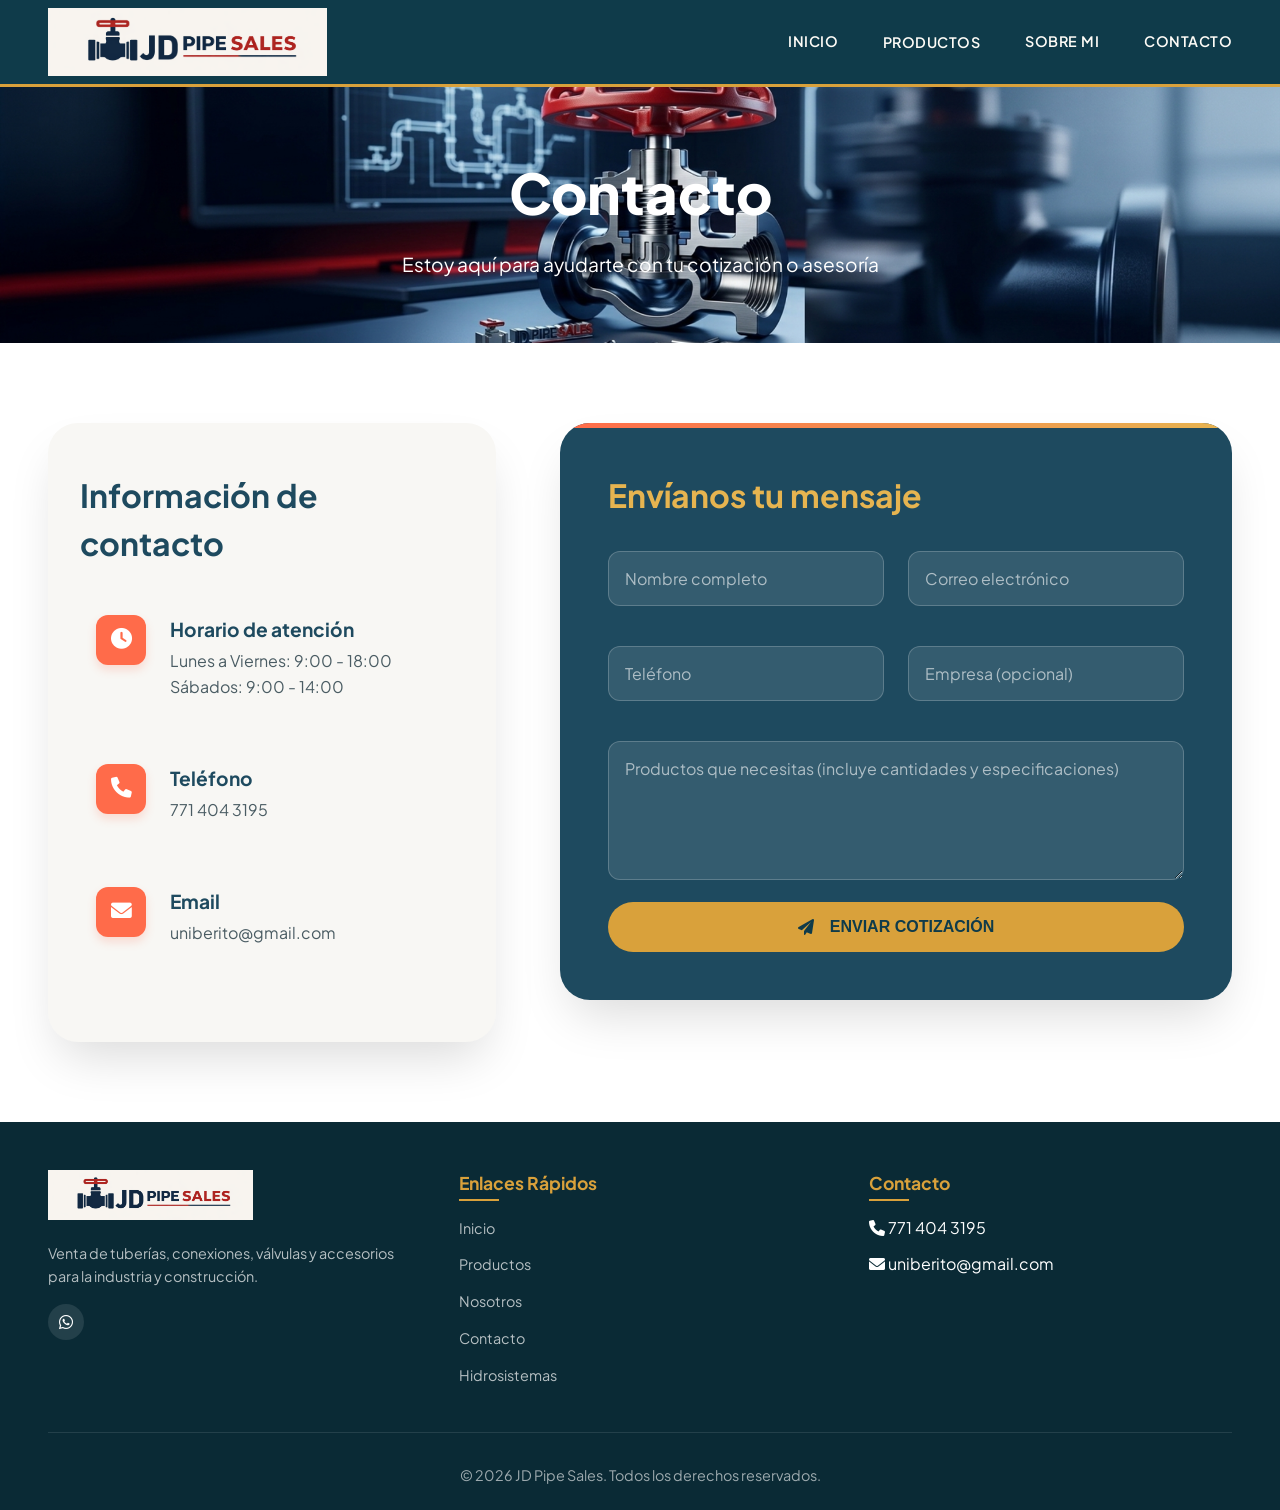
==== commit 1643d358: "Add new images, scripts for contact, database, header, index, products, and about sections - Added h" ====
--- a/Contacto.html
+++ b/Contacto.html
@@ -17,6 +17,7 @@
   <link rel="stylesheet" href="styles/header.css">
   <link rel="stylesheet" href="styles/Contacto.css">
   <link rel="stylesheet" href="styles/footer.css">
+  <link rel="icon" type="image/png" href="Imagenes/Icon.png">
 
 </head>
 <body>
@@ -110,32 +111,6 @@
     </div>
   </section>
 
-  <!-- Preguntas frecuentes -->
-  <section class="faq-section">
-    <div class="container">
-      <div class="section-header">
-        <h2 data-aos="fade-down">Preguntas <span>frecuentes</span></h2>
-      </div>
-      <div class="faq-grid">
-        <div class="faq-item" data-aos="fade-up" data-aos-delay="100">
-          <h3><i class="fas fa-clock"></i> ¿Cuánto tardan en cotizar?</h3>
-          <p>Generalmente respondemos en menos de 2 horas hábiles. Si es urgente, contáctanos por WhatsApp.</p>
-        </div>
-        <div class="faq-item" data-aos="fade-up" data-aos-delay="200">
-          <h3><i class="fas fa-truck"></i> ¿Hacen envíos?</h3>
-          <p>Sí, realizamos envíos a todo México por paquetería o transporte especializado.</p>
-        </div>
-        <div class="faq-item" data-aos="fade-up" data-aos-delay="300">
-          <h3><i class="fas fa-file-invoice"></i> ¿Facturan?</h3>
-          <p>Sí, soy persona física con actividad empresarial y facturo todos mis pedidos.</p>
-        </div>
-        <div class="faq-item" data-aos="fade-up" data-aos-delay="400">
-          <h3><i class="fas fa-credit-card"></i> ¿Qué formas de pago aceptan?</h3>
-          <p>Aceptamos transferencia, depósito bancario y tarjetas de crédito/débito.</p>
-        </div>
-      </div>
-    </div>
-  </section>
 </main>
 
 <!-- FOOTER -->
@@ -175,92 +150,7 @@
 
 <!-- Scripts -->
 <script src="https://unpkg.com/aos@2.3.1/dist/aos.js"></script>
-<script>
-  (function() {
-    'use strict';
-
-    // ===== INICIALIZAR AOS =====
-    AOS.init({
-      duration: 800,
-      once: true,
-      offset: 100,
-      easing: 'ease-in-out'
-    });
-
-    const header = document.getElementById('header');
-    window.addEventListener('scroll', () => {
-      header.classList.toggle('scrolled', window.scrollY > 50);
-    });
-
-    // Menú móvil
-    const hamburger = document.getElementById('hamburger');
-    const nav = document.getElementById('nav');
-    const overlay = document.getElementById('overlay');
-    const dropdown = document.getElementById('productosDropdown');
-    const dropdownBtn = document.getElementById('dropdownBtn');
-    
-    function toggleMenu() {
-      nav.classList.toggle('active');
-      overlay.classList.toggle('active');
-      document.body.classList.toggle('menu-abierto');
-      const icon = hamburger.querySelector('i');
-      if (nav.classList.contains('active')) {
-        icon.className = 'fas fa-times';
-      } else {
-        icon.className = 'fas fa-bars';
-        if (dropdown) dropdown.classList.remove('active');
-      }
-    }
-
-    function cerrarMenu() {
-      nav.classList.remove('active');
-      overlay.classList.remove('active');
-      document.body.classList.remove('menu-abierto');
-      hamburger.querySelector('i').className = 'fas fa-bars';
-      if (dropdown) dropdown.classList.remove('active');
-    }
-
-    hamburger?.addEventListener('click', (e) => { e.stopPropagation(); toggleMenu(); });
-    overlay?.addEventListener('click', cerrarMenu);
-
-    // Dropdown móvil
-    if (dropdown && dropdownBtn) {
-      dropdownBtn.addEventListener('click', (e) => {
-        if (window.innerWidth <= 900) {
-          e.preventDefault();
-          e.stopPropagation();
-          dropdown.classList.toggle('active');
-          const icon = dropdownBtn.querySelector('i');
-          icon.style.transform = dropdown.classList.contains('active') ? 'rotate(180deg)' : 'rotate(0deg)';
-        }
-      });
-    }
-
-    // Cerrar menú al hacer clic en enlaces
-    document.querySelectorAll('.nav-link, .submenu a').forEach(link => {
-      link.addEventListener('click', (e) => {
-        if (link === dropdownBtn && window.innerWidth <= 900) return;
-        if (window.innerWidth <= 900) cerrarMenu();
-      });
-    });
-
-    // Cerrar menú al redimensionar
-    window.addEventListener('resize', () => {
-      if (window.innerWidth > 900 && nav.classList.contains('active')) {
-        cerrarMenu();
-      }
-      
-      if (dropdown && dropdown.classList.contains('active') && window.innerWidth > 900) {
-        dropdown.classList.remove('active');
-        if (dropdownBtn) dropdownBtn.querySelector('i').style.transform = 'rotate(0deg)';
-      }
-    });
-
-    // Cerrar con Escape
-    document.addEventListener('keydown', (e) => {
-      if (e.key === 'Escape' && nav.classList.contains('active')) cerrarMenu();
-    });
-  })();
-</script>
+<script src="scripts/header.js"></script>
+<script src="scripts/contacto.js"></script>
 </body>
 </html>
--- a/styles/Contacto.css
+++ b/styles/Contacto.css
@@ -13,6 +13,9 @@
 .hero-contacto {
   margin-top: 86px;
   background: linear-gradient(135deg, var(--azul-medio) 0%, #143e50 100%);
+  background-image: url(../Imagenes/hero-contacto.png); 
+  background-size: cover;
+  background-position: center;
   padding: 4rem 2rem;
   text-align: center;
   color: white;
